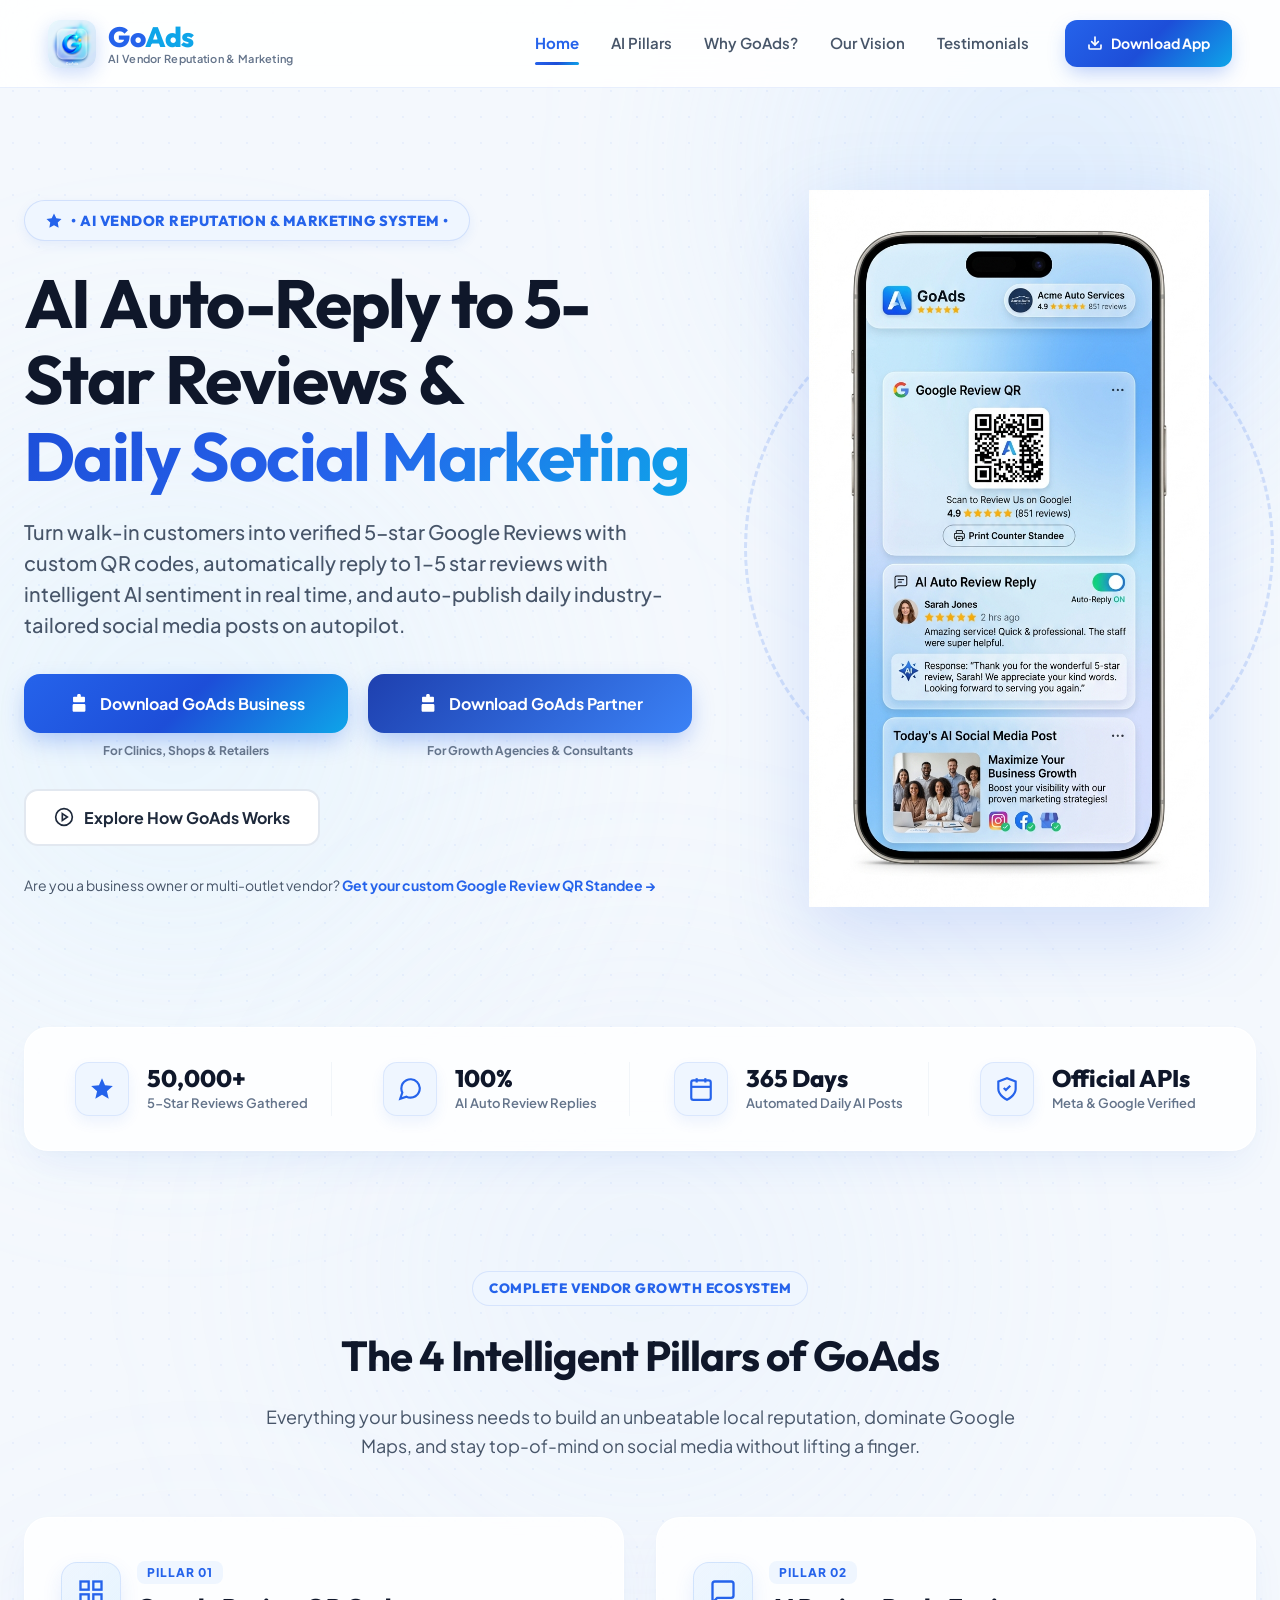
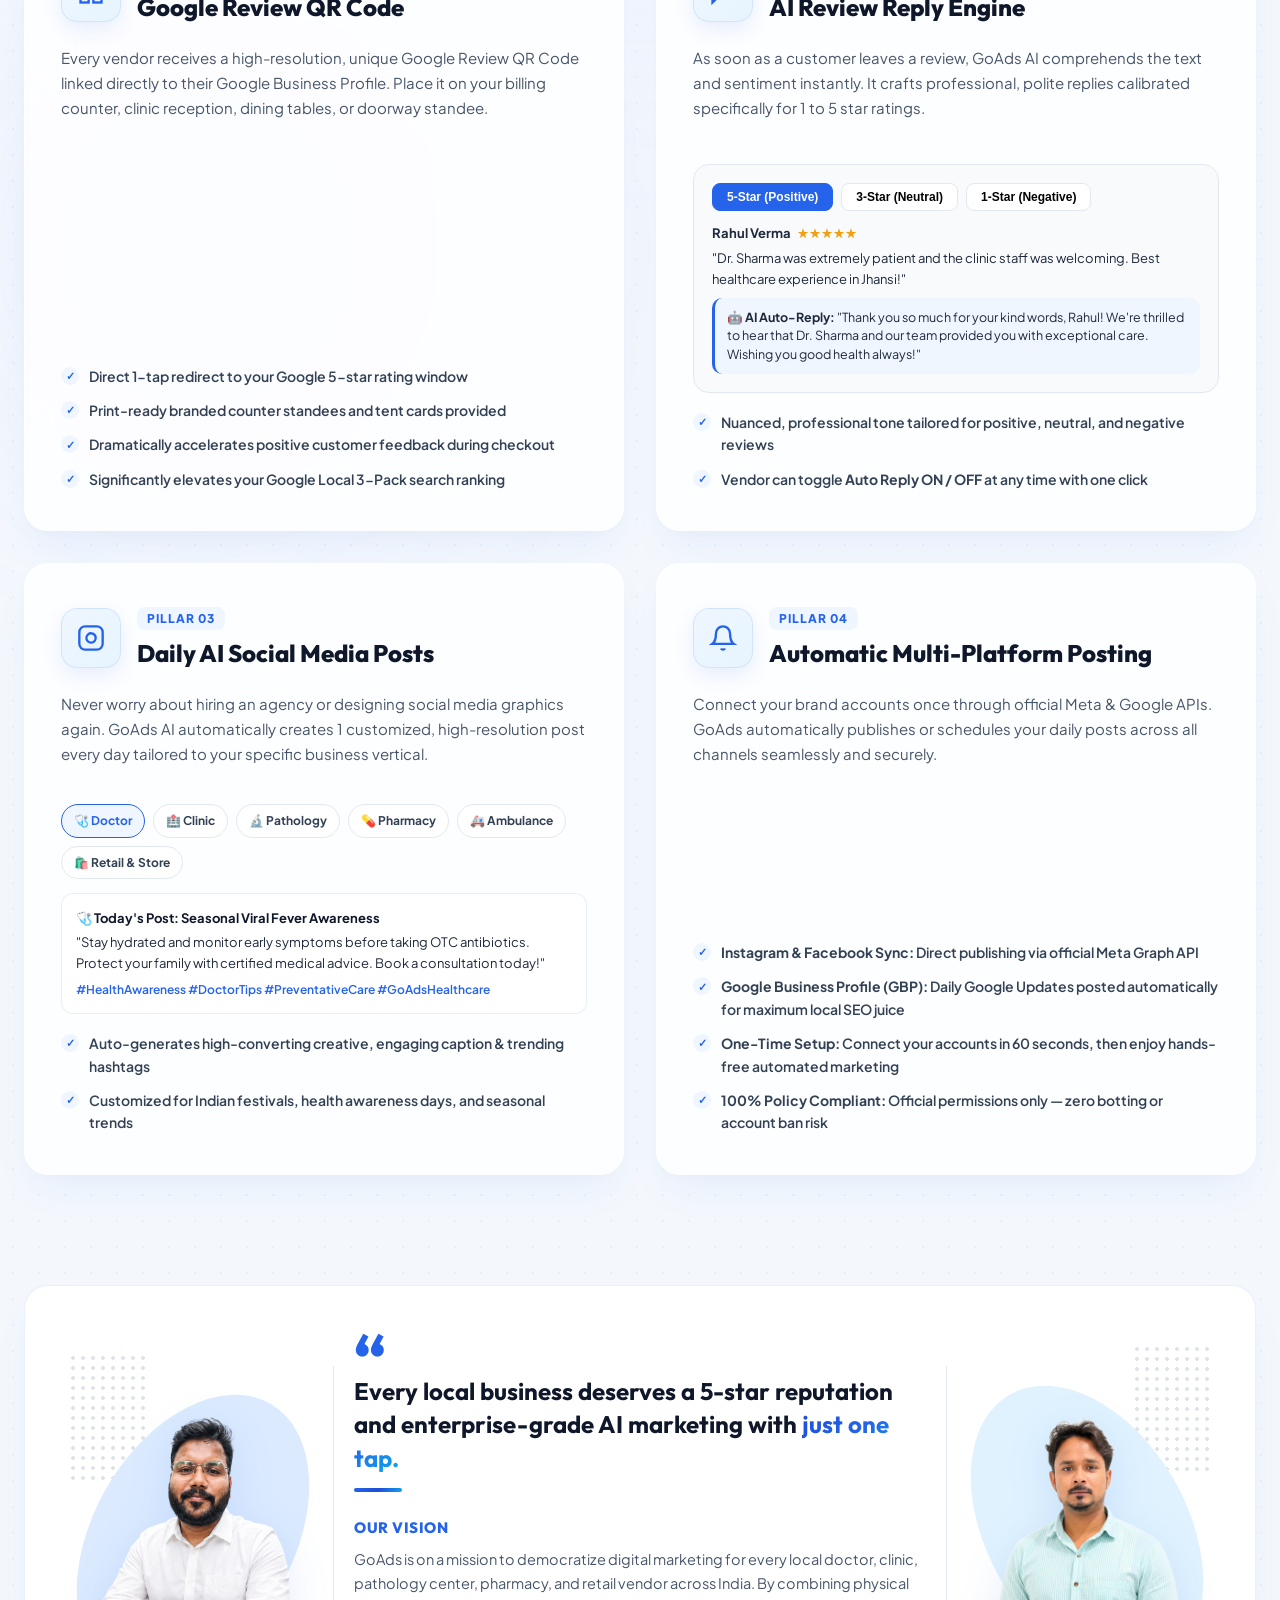
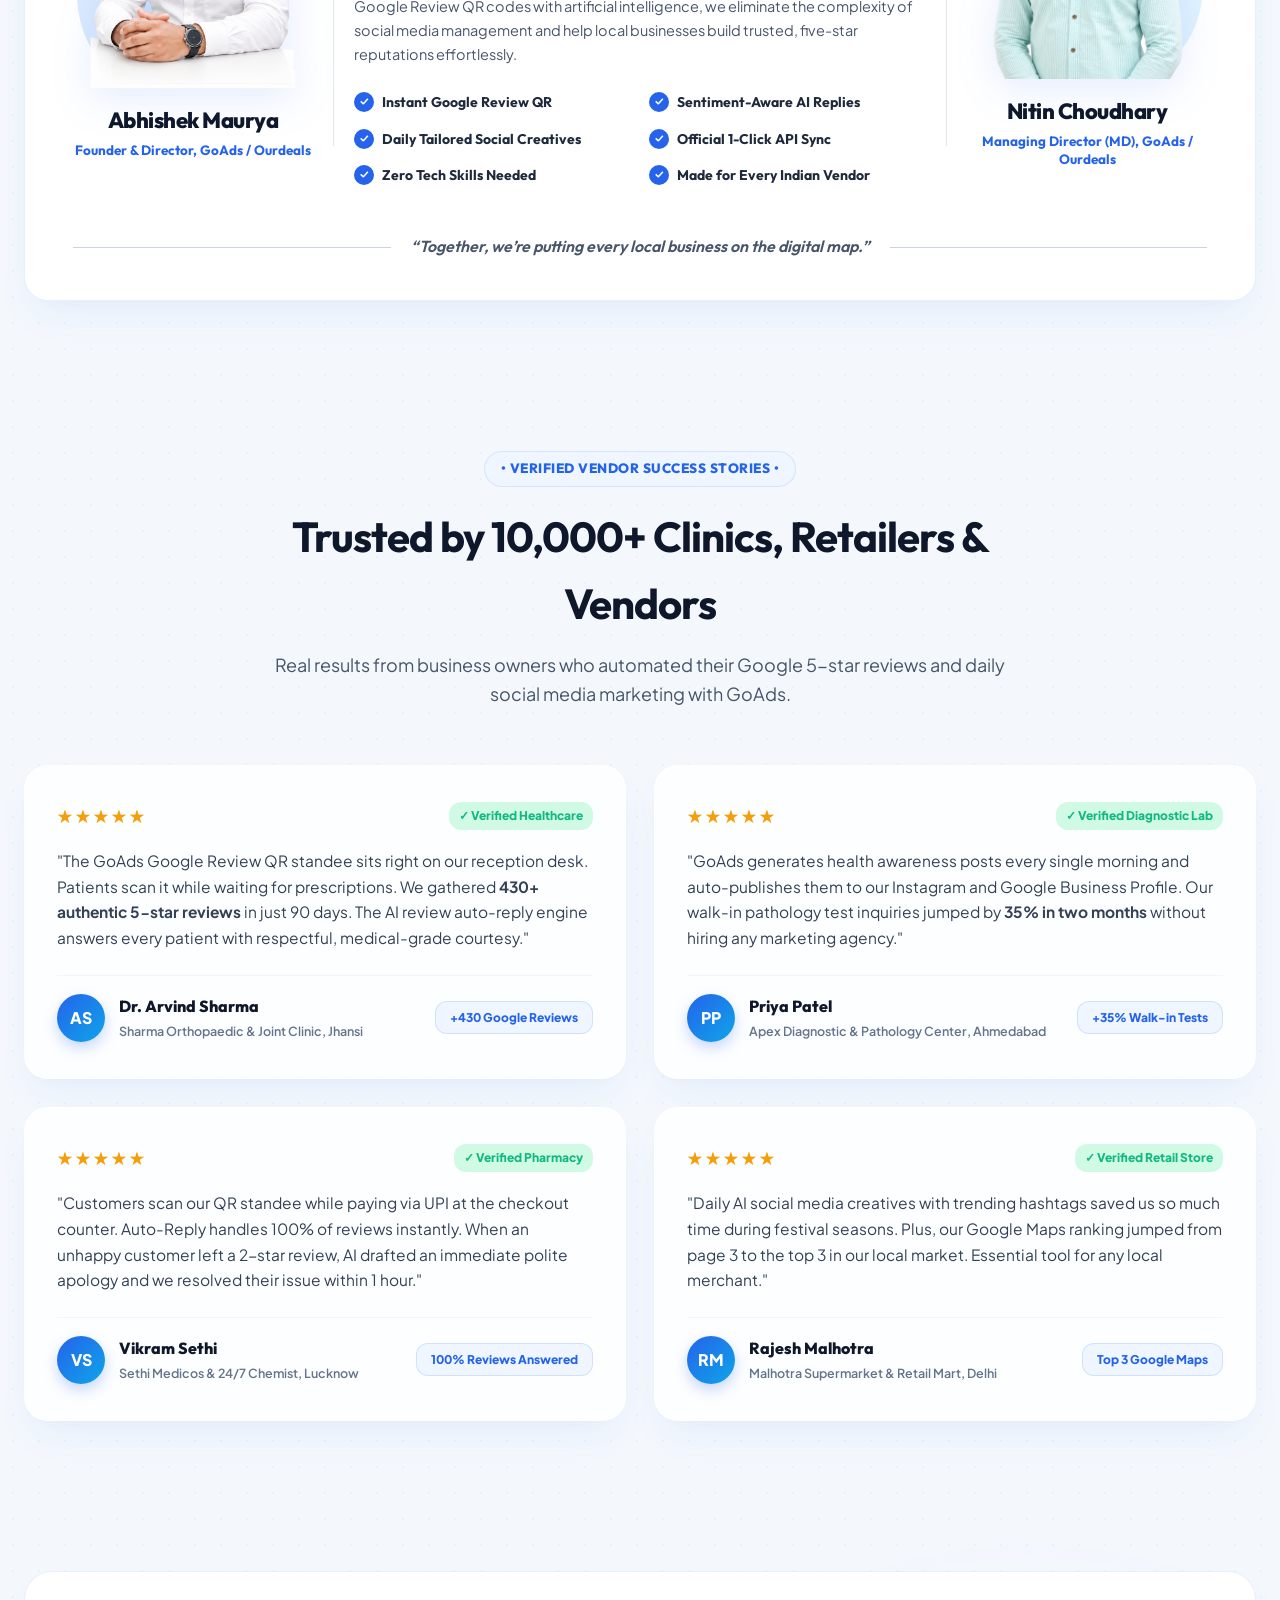
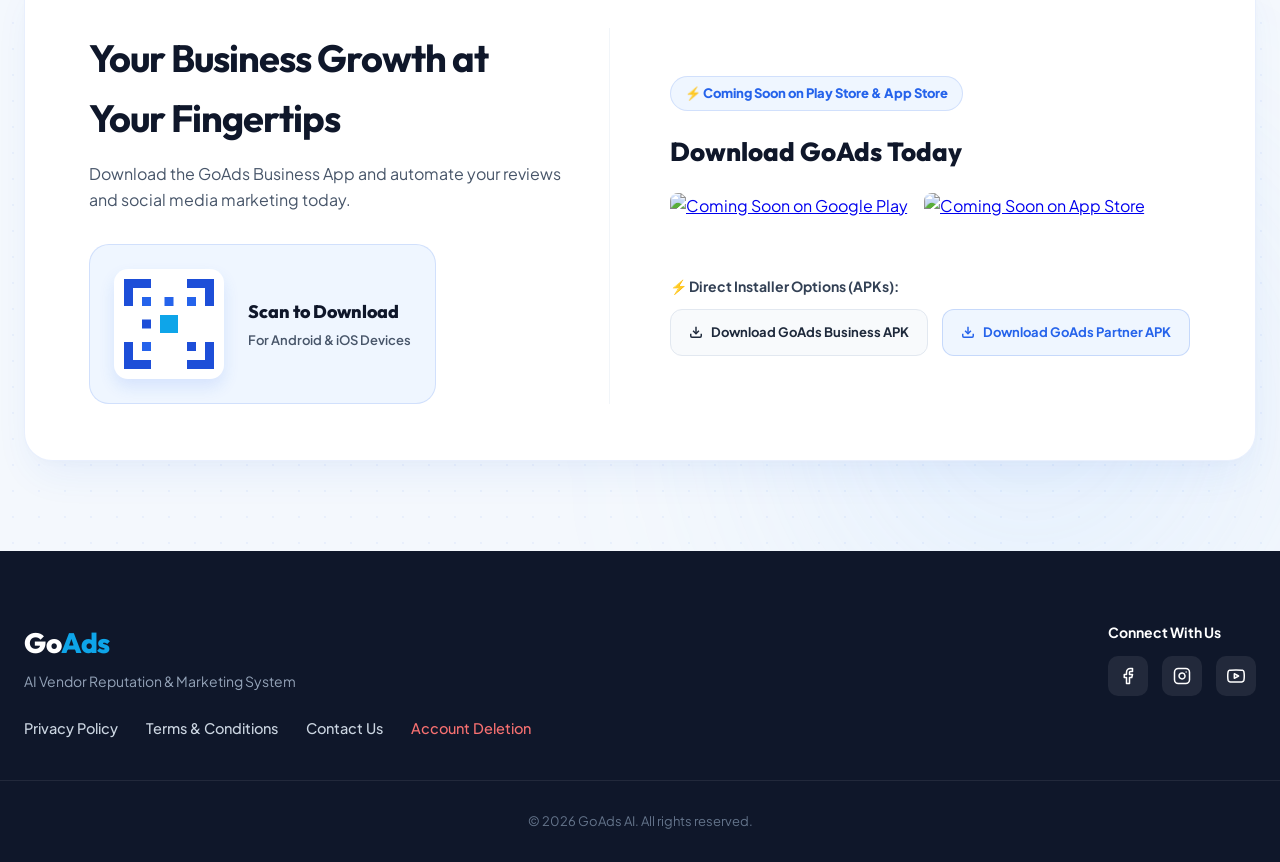
==== index.html @ a6586c8e "feat: initialize GoAds website with frontend files, styles, and interactive scripts" ====
<!DOCTYPE html>
<html lang="en">
<head>
    <meta charset="UTF-8">
    <meta name="viewport" content="width=device-width, initial-scale=1.0">
    <title>GoAds - AI Vendor Reputation & Marketing System</title>
    <link rel="icon" type="image/png" href="favicon.png">
    <meta name="description" content="GoAds is an AI-powered vendor reputation and marketing system. Generate unique Google Review QR codes, automate 1-5 star intelligent review replies, create daily industry-specific social media posts with captions & hashtags, and auto-post to Instagram, Facebook & Google Business Profile.">
    <link rel="canonical" href="https://goads.ai">
    
    <!-- Open Graph / Facebook / LinkedIn SEO -->
    <meta property="og:type" content="website">
    <meta property="og:title" content="GoAds - AI Vendor Reputation & Marketing System">
    <meta property="og:description" content="Empowering local businesses, clinics, and retailers with automated 5-star Google Review QR codes, instant sentiment-aware AI replies, daily AI social media content, and official 1-click posting.">
    <meta property="og:url" content="https://goads.ai">
    <meta property="og:image" content="images/logo.png">
    
    <!-- Twitter Cards SEO -->
    <meta name="twitter:card" content="summary_large_image">
    <meta name="twitter:title" content="GoAds - AI Vendor Reputation & Marketing System">
    <meta name="twitter:description" content="Automate your Google Reviews, AI review responses, and daily social media marketing for your business on autopilot.">
    <meta name="twitter:image" content="images/logo.png">
    
    <!-- Structured Data (Schema.org JSON-LD) -->
    <script type="application/ld+json">
    {
      "@context": "https://schema.org",
      "@type": "SoftwareApplication",
      "name": "GoAds",
      "operatingSystem": "Android, iOS, Web",
      "applicationCategory": "BusinessApplication",
      "description": "AI Vendor Reputation & Marketing System providing automated Google Review QR codes, AI review responses, and daily automated social media publishing for local businesses.",
      "offers": {
        "@type": "Offer",
        "price": "0",
        "priceCurrency": "INR"
      },
      "publisher": {
        "@type": "Organization",
        "name": "GoAds",
        "logo": "favicon.png",
        "contactPoint": {
          "@type": "ContactPoint",
          "email": "support@goads.ai",
          "contactType": "customer service"
        }
      }
    }
    </script>
    
    <link rel="preconnect" href="https://fonts.googleapis.com">
    <link rel="preconnect" href="https://fonts.gstatic.com" crossorigin>
    <link href="https://fonts.googleapis.com/css2?family=Outfit:wght@300;400;500;600;700;800&family=Plus+Jakarta+Sans:wght@300;400;500;600;700;800&display=swap" rel="stylesheet">
    <link rel="stylesheet" href="styles.css?v=2.7">
</head>
<body>
    <!-- Beautiful Ambient Blue Glassmorphic Background Blobs -->
    <div class="blobs-container">
        <div class="blob-bg blob-blue"></div>
        <div class="blob-bg blob-cyan"></div>
        <div class="blob-bg blob-center"></div>
        <div class="blob-bg blob-indigo"></div>
        <div class="blob-bg blob-bottom"></div>
        <div class="grid-overlay"></div>
    </div>

    <!-- Top Navbar -->
    <header class="navbar" id="navbar">
        <div class="nav-container">
            <a href="#home" class="logo-wrapper">
                <img src="images/logo.png" alt="GoAds Logo" class="logo-icon-img" onerror="this.src='logo.png'">
                <div class="logo">
                    <span class="logo-main">Go<span>Ads</span></span>
                    <span class="logo-sub">AI Vendor Reputation & Marketing</span>
                </div>
            </a>
            
            <div class="nav-right-group">
                <nav class="nav-links">
                    <a href="#home" class="nav-link active">Home</a>
                    <a href="#features" class="nav-link">AI Pillars</a>
                    <a href="#why-goads" class="nav-link">Why GoAds?</a>
                    <a href="#vision" class="nav-link">Our Vision</a>
                    <a href="#testimonials" class="nav-link">Testimonials</a>
                </nav>
                
                <div class="header-actions">
                    <a href="#download" class="nav-btn-download" onclick="openComingSoonModal(event)">
                        <svg width="16" height="16" viewBox="0 0 24 24" fill="none" stroke="currentColor" stroke-width="2.5" stroke-linecap="round" stroke-linejoin="round">
                            <path d="M21 15v4a2 2 0 0 1-2 2H5a2 2 0 0 1-2-2v-4"></path>
                            <polyline points="7 10 12 15 17 10"></polyline>
                            <line x1="12" y1="15" x2="12" y2="3"></line>
                        </svg>
                        <span>Download App</span>
                    </a>
                    
                    <button class="mobile-menu-toggle" id="mobile-toggle" aria-label="Toggle navigation menu">
                        <span></span>
                        <span></span>
                        <span></span>
                    </button>
                </div>
            </div>
        </div>
    </header>

    <!-- Mobile Navigation Drawer -->
    <div class="mobile-drawer" id="mobile-drawer">
        <nav class="drawer-links">
            <a href="#home" class="drawer-link active">Home</a>
            <a href="#features" class="drawer-link">AI Pillars</a>
            <a href="#why-goads" class="drawer-link">Why GoAds?</a>
            <a href="#vision" class="drawer-link">Our Vision</a>
            <a href="#testimonials" class="drawer-link">Testimonials</a>
            <a href="#download" class="drawer-link drawer-btn" onclick="openComingSoonModal(event)">Download App</a>
        </nav>
    </div>

    <!-- Hero Section -->
    <section id="home" class="hero-section">
        <div class="container-wide hero-container">
            <div class="hero-content">
                <div class="badge">
                    <svg width="18" height="18" viewBox="0 0 24 24" fill="currentColor">
                        <path d="M12 2L15.09 8.26L22 9.27L17 14.14L18.18 21.02L12 17.77L5.82 21.02L7 14.14L2 9.27L8.91 8.26L12 2Z"/>
                    </svg>
                    <span>• AI VENDOR REPUTATION & MARKETING SYSTEM •</span>
                </div>
                
                <h1 class="hero-title">
                    AI Auto-Reply to 5-Star Reviews & <br>
                    <span class="highlight">Daily Social Marketing</span>
                </h1>
                
                <p class="hero-subtitle">
                    Turn walk-in customers into verified 5-star Google Reviews with custom QR codes, automatically reply to 1–5 star reviews with intelligent AI sentiment in real time, and auto-publish daily industry-tailored social media posts on autopilot.
                </p>
                
                <!-- Action Buttons Grid -->
                <div class="hero-actions-grid">
                    <div class="download-trigger-container">
                        <a href="#download" class="btn btn-gradient-blue btn-hero-cta" onclick="openComingSoonModal(event)">
                            <svg width="22" height="22" viewBox="0 0 24 24" fill="currentColor">
                                <path d="M17.5 10c.6 0 1-.4 1-1V5c0-.6-.4-1-1-1H14V2.5c0-.8-.7-1.5-1.5-1.5H11.5C10.7 1 10 1.7 10 2.5V4H6.5c-.6 0-1 .4-1 1v4c0 .6.4 1 1 1h11zM17.5 12h-11c-.8 0-1.5.7-1.5 1.5V19c0 .8.7 1.5 1.5 1.5h11c.8 0 1.5-.7 1.5-1.5v-5.5c0-.8-.7-1.5-1.5-1.5z"/>
                            </svg>
                            <span>Download GoAds Business</span>
                        </a>
                        <span class="user-sublabel">For Clinics, Shops & Retailers</span>
                    </div>

                    <div class="download-trigger-container">
                        <a href="#download" class="btn btn-gradient-blue btn-hero-cta btn-partner-hero" onclick="openComingSoonModal(event)">
                            <svg width="22" height="22" viewBox="0 0 24 24" fill="currentColor">
                                <path d="M17.5 10c.6 0 1-.4 1-1V5c0-.6-.4-1-1-1H14V2.5c0-.8-.7-1.5-1.5-1.5H11.5C10.7 1 10 1.7 10 2.5V4H6.5c-.6 0-1 .4-1 1v4c0 .6.4 1 1 1h11zM17.5 12h-11c-.8 0-1.5.7-1.5 1.5V19c0 .8.7 1.5 1.5 1.5h11c.8 0 1.5-.7 1.5-1.5v-5.5c0-.8-.7-1.5-1.5-1.5z"/>
                            </svg>
                            <span>Download GoAds Partner</span>
                        </a>
                        <span class="user-sublabel">For Growth Agencies & Consultants</span>
                    </div>

                    <div class="watch-video-container">
                        <a href="#vision" class="btn btn-secondary watch-video-btn-styled">
                            <svg width="20" height="20" viewBox="0 0 24 24" fill="none" stroke="currentColor" stroke-width="2">
                                <circle cx="12" cy="12" r="10"></circle>
                                <polygon points="10 8 16 12 10 16 10 8"></polygon>
                            </svg>
                            <span>Explore How GoAds Works</span>
                        </a>
                    </div>
                </div>

                <div class="partner-download-hero">
                    <p>Are you a business owner or multi-outlet vendor? <a href="#download" onclick="openComingSoonModal(event)">Get your custom Google Review QR Standee &rarr;</a></p>
                </div>
            </div>
            
            <div class="hero-visual">
                <!-- Glowing Blue Dashed Ring -->
                <div class="glow-ring"></div>
                
                <!-- Displayed Direct Image without custom borders (matching Onmint placement) -->
                <div class="phone-direct-image">
                    <img src="images/phone_screen.png" alt="GoAds AI Vendor App Screen Preview" class="hero-app-image animate-float">
                </div>
            </div>
        </div>
    </section>

    <!-- Stats / Trust Strip -->
    <section id="why-goads" class="stats-section">
        <div class="container-wide">
            <div class="stats-card">
                <div class="stat-item">
                    <div class="stat-icon">
                        <svg width="26" height="26" viewBox="0 0 24 24" fill="currentColor">
                            <path d="M12 17.27L18.18 21l-1.64-7.03L22 9.24l-7.19-.61L12 2 9.19 8.63 2 9.24l5.46 4.73L5.82 21z"/>
                        </svg>
                    </div>
                    <div class="stat-text">
                        <h3>50,000+</h3>
                        <p>5-Star Reviews Gathered</p>
                    </div>
                </div>
                
                <div class="stat-item">
                    <div class="stat-icon">
                        <svg width="26" height="26" viewBox="0 0 24 24" fill="none" stroke="currentColor" stroke-width="2">
                            <path d="M21 11.5a8.38 8.38 0 0 1-.9 3.8 8.5 8.5 0 0 1-7.6 4.7 8.38 8.38 0 0 1-3.8-.9L3 21l1.9-5.7a8.38 8.38 0 0 1-.9-3.8 8.5 8.5 0 0 1 4.7-7.6 8.38 8.38 0 0 1 3.8-.9h.5a8.48 8.48 0 0 1 8 8v.5z"></path>
                        </svg>
                    </div>
                    <div class="stat-text">
                        <h3>100%</h3>
                        <p>AI Auto Review Replies</p>
                    </div>
                </div>
                
                <div class="stat-item">
                    <div class="stat-icon">
                        <svg width="26" height="26" viewBox="0 0 24 24" fill="none" stroke="currentColor" stroke-width="2">
                            <rect x="3" y="4" width="18" height="18" rx="2" ry="2"></rect>
                            <line x1="16" y1="2" x2="16" y2="6"></line>
                            <line x1="8" y1="2" x2="8" y2="6"></line>
                            <line x1="3" y1="10" x2="21" y2="10"></line>
                        </svg>
                    </div>
                    <div class="stat-text">
                        <h3>365 Days</h3>
                        <p>Automated Daily AI Posts</p>
                    </div>
                </div>
                
                <div class="stat-item">
                    <div class="stat-icon">
                        <svg width="26" height="26" viewBox="0 0 24 24" fill="none" stroke="currentColor" stroke-width="2">
                            <path d="M12 22s8-4 8-10V5l-8-3-8 3v7c0 6 8 10 8 10z"></path>
                            <polyline points="9 11 11 13 15 9"></polyline>
                        </svg>
                    </div>
                    <div class="stat-text">
                        <h3>Official APIs</h3>
                        <p>Meta & Google Verified</p>
                    </div>
                </div>
            </div>
        </div>
    </section>

    <!-- 4 Core AI Pillars Showcase Section -->
    <section id="features" class="pillars-section">
        <div class="container-wide">
            <div class="section-header">
                <span class="section-badge">COMPLETE VENDOR GROWTH ECOSYSTEM</span>
                <h2 class="section-title">The 4 Intelligent Pillars of GoAds</h2>
                <p class="section-subtitle">Everything your business needs to build an unbeatable local reputation, dominate Google Maps, and stay top-of-mind on social media without lifting a finger.</p>
            </div>

            <div class="pillars-grid">
                <!-- Pillar 1: Google Review QR -->
                <div class="pillar-card">
                    <div class="pillar-header">
                        <div class="pillar-icon-box">
                            <svg width="28" height="28" viewBox="0 0 24 24" fill="none" stroke="currentColor" stroke-width="2">
                                <rect x="3" y="3" width="7" height="7"></rect>
                                <rect x="14" y="3" width="7" height="7"></rect>
                                <rect x="14" y="14" width="7" height="7"></rect>
                                <rect x="3" y="14" width="7" height="7"></rect>
                            </svg>
                        </div>
                        <div>
                            <span class="pillar-number">Pillar 01</span>
                            <h3 class="pillar-title">Google Review QR Code</h3>
                        </div>
                    </div>
                    <p class="pillar-desc">
                        Every vendor receives a high-resolution, unique Google Review QR Code linked directly to their Google Business Profile. Place it on your billing counter, clinic reception, dining tables, or doorway standee.
                    </p>
                    <ul class="pillar-features">
                        <li>
                            <span class="pillar-check">✓</span>
                            <span>Direct 1-tap redirect to your Google 5-star rating window</span>
                        </li>
                        <li>
                            <span class="pillar-check">✓</span>
                            <span>Print-ready branded counter standees and tent cards provided</span>
                        </li>
                        <li>
                            <span class="pillar-check">✓</span>
                            <span>Dramatically accelerates positive customer feedback during checkout</span>
                        </li>
                        <li>
                            <span class="pillar-check">✓</span>
                            <span>Significantly elevates your Google Local 3-Pack search ranking</span>
                        </li>
                    </ul>
                </div>

                <!-- Pillar 2: AI Review Reply -->
                <div class="pillar-card">
                    <div class="pillar-header">
                        <div class="pillar-icon-box">
                            <svg width="28" height="28" viewBox="0 0 24 24" fill="none" stroke="currentColor" stroke-width="2">
                                <path d="M21 15a2 2 0 0 1-2 2H7l-4 4V5a2 2 0 0 1 2-2h14a2 2 0 0 1 2 2z"></path>
                            </svg>
                        </div>
                        <div>
                            <span class="pillar-number">Pillar 02</span>
                            <h3 class="pillar-title">AI Review Reply Engine</h3>
                        </div>
                    </div>
                    <p class="pillar-desc">
                        As soon as a customer leaves a review, GoAds AI comprehends the text and sentiment instantly. It crafts professional, polite replies calibrated specifically for 1 to 5 star ratings.
                    </p>
                    
                    <!-- Live Interactive AI Sentiment Demo -->
                    <div class="demo-review-box">
                        <div class="demo-tabs">
                            <button class="demo-tab-btn active" id="tab-positive" onclick="switchReviewDemo('positive')">5-Star (Positive)</button>
                            <button class="demo-tab-btn" id="tab-neutral" onclick="switchReviewDemo('neutral')">3-Star (Neutral)</button>
                            <button class="demo-tab-btn" id="tab-negative" onclick="switchReviewDemo('negative')">1-Star (Negative)</button>
                        </div>
                        <div class="demo-review-content">
                            <div class="demo-customer">
                                <span id="demo-reviewer-name">Rahul Verma</span>
                                <span class="demo-stars" id="demo-stars">★★★★★</span>
                            </div>
                            <p id="demo-customer-text">"Dr. Sharma was extremely patient and the clinic staff was welcoming. Best healthcare experience in Jhansi!"</p>
                            <div class="demo-ai-reply" id="demo-ai-reply-text">
                                <strong>🤖 AI Auto-Reply:</strong> "Thank you so much for your kind words, Rahul! We're thrilled to hear that Dr. Sharma and our team provided you with exceptional care. Wishing you good health always!"
                            </div>
                        </div>
                    </div>

                    <ul class="pillar-features" style="margin-top: 18px;">
                        <li>
                            <span class="pillar-check">✓</span>
                            <span>Nuanced, professional tone tailored for positive, neutral, and negative reviews</span>
                        </li>
                        <li>
                            <span class="pillar-check">✓</span>
                            <span>Vendor can toggle <strong>Auto Reply ON / OFF</strong> at any time with one click</span>
                        </li>
                    </ul>
                </div>

                <!-- Pillar 3: Daily AI Social Media Post -->
                <div class="pillar-card">
                    <div class="pillar-header">
                        <div class="pillar-icon-box">
                            <svg width="28" height="28" viewBox="0 0 24 24" fill="none" stroke="currentColor" stroke-width="2">
                                <rect x="2" y="2" width="20" height="20" rx="5" ry="5"></rect>
                                <path d="M16 11.37A4 4 0 1 1 12.63 8 4 4 0 0 1 16 11.37z"></path>
                                <line x1="17.5" y1="6.5" x2="17.51" y2="6.5"></line>
                            </svg>
                        </div>
                        <div>
                            <span class="pillar-number">Pillar 03</span>
                            <h3 class="pillar-title">Daily AI Social Media Posts</h3>
                        </div>
                    </div>
                    <p class="pillar-desc">
                        Never worry about hiring an agency or designing social media graphics again. GoAds AI automatically creates 1 customized, high-resolution post every day tailored to your specific business vertical.
                    </p>
                    
                    <!-- Industry Category Interactive Chips -->
                    <div class="industry-chips">
                        <span class="industry-chip active" onclick="switchIndustryDemo('doctor')">🩺 Doctor</span>
                        <span class="industry-chip" onclick="switchIndustryDemo('clinic')">🏥 Clinic</span>
                        <span class="industry-chip" onclick="switchIndustryDemo('pathology')">🔬 Pathology</span>
                        <span class="industry-chip" onclick="switchIndustryDemo('pharmacy')">💊 Pharmacy</span>
                        <span class="industry-chip" onclick="switchIndustryDemo('ambulance')">🚑 Ambulance</span>
                        <span class="industry-chip" onclick="switchIndustryDemo('retail')">🛍️ Retail & Store</span>
                    </div>

                    <div class="industry-preview-box" id="industry-preview-box">
                        <div class="industry-preview-title" id="industry-title">🩺 Today's Post: Seasonal Viral Fever Awareness</div>
                        <p id="industry-caption">"Stay hydrated and monitor early symptoms before taking OTC antibiotics. Protect your family with certified medical advice. Book a consultation today!"</p>
                        <div class="industry-preview-tags" id="industry-tags">#HealthAwareness #DoctorTips #PreventativeCare #GoAdsHealthcare</div>
                    </div>

                    <ul class="pillar-features" style="margin-top: 18px;">
                        <li>
                            <span class="pillar-check">✓</span>
                            <span>Auto-generates high-converting creative, engaging caption & trending hashtags</span>
                        </li>
                        <li>
                            <span class="pillar-check">✓</span>
                            <span>Customized for Indian festivals, health awareness days, and seasonal trends</span>
                        </li>
                    </ul>
                </div>

                <!-- Pillar 4: Automatic Multi-Platform Posting -->
                <div class="pillar-card">
                    <div class="pillar-header">
                        <div class="pillar-icon-box">
                            <svg width="28" height="28" viewBox="0 0 24 24" fill="none" stroke="currentColor" stroke-width="2">
                                <path d="M18 8A6 6 0 0 0 6 8c0 7-3 9-3 9h18s-3-2-3-9"></path>
                                <path d="M13.73 21a2 2 0 0 1-3.46 0"></path>
                            </svg>
                        </div>
                        <div>
                            <span class="pillar-number">Pillar 04</span>
                            <h3 class="pillar-title">Automatic Multi-Platform Posting</h3>
                        </div>
                    </div>
                    <p class="pillar-desc">
                        Connect your brand accounts once through official Meta & Google APIs. GoAds automatically publishes or schedules your daily posts across all channels seamlessly and securely.
                    </p>
                    <ul class="pillar-features">
                        <li>
                            <span class="pillar-check">✓</span>
                            <span><strong>Instagram & Facebook Sync:</strong> Direct publishing via official Meta Graph API</span>
                        </li>
                        <li>
                            <span class="pillar-check">✓</span>
                            <span><strong>Google Business Profile (GBP):</strong> Daily Google Updates posted automatically for maximum local SEO juice</span>
                        </li>
                        <li>
                            <span class="pillar-check">✓</span>
                            <span><strong>One-Time Setup:</strong> Connect your accounts in 60 seconds, then enjoy hands-free automated marketing</span>
                        </li>
                        <li>
                            <span class="pillar-check">✓</span>
                            <span><strong>100% Policy Compliant:</strong> Official permissions only — zero botting or account ban risk</span>
                        </li>
                    </ul>
                </div>
            </div>
        </div>
    </section>

    <!-- Founder's Vision & About Section (Mirroring Onmint Layout with Blue Glassmorphism Theme) -->
    <section id="vision" class="vision-section">
        <div class="container-wide">
            <div class="vision-card-new">
                <div class="vision-card-grid">
                    <!-- Left Column: Founder Portrait (Abhishek Maurya) -->
                    <div class="founder-column founder-column-left">
                        <div class="founder-photo-wrapper">
                            <div class="founder-dots-bg"></div>
                            <!-- Blue Oval Backdrop replacing Onmint's green backdrop -->
                            <div class="founder-circle-bg"></div>
                            <img src="images/founder_image.png" alt="Abhishek Maurya" class="founder-photo-new">
                        </div>
                        <div class="founder-bottom-info">
                            <h3 class="founder-name">Abhishek Maurya</h3>
                            <p class="founder-subtitle">Founder & Director, GoAds / Ourdeals</p>
                        </div>
                    </div>
                    
                    <!-- Divider -->
                    <div class="vision-card-divider"></div>
                    
                    <!-- Center Column: Vision Details -->
                    <div class="vision-column-center">
                        <div class="quote-container-new">
                            <span class="quote-mark-new">“</span>
                            <blockquote class="quote-text-new">
                                Every local business deserves a 5-star reputation and enterprise-grade AI marketing with <span class="blue-highlight-text">just one tap.</span>
                            </blockquote>
                        </div>
                        
                        <div class="quote-underline"></div>
                        
                        <h2 class="vision-title-new">OUR VISION</h2>
                        <p class="vision-desc-new">
                            GoAds is on a mission to democratize digital marketing for every local doctor, clinic, pathology center, pharmacy, and retail vendor across India. By combining physical Google Review QR codes with artificial intelligence, we eliminate the complexity of social media management and help local businesses build trusted, five-star reputations effortlessly.
                        </p>
                        
                        <div class="vision-checklist-new">
                            <div class="checklist-item-new">
                                <span class="check-icon-new">✓</span>
                                <span class="check-text-new">Instant Google Review QR</span>
                            </div>
                            <div class="checklist-item-new">
                                <span class="check-icon-new">✓</span>
                                <span class="check-text-new">Sentiment-Aware AI Replies</span>
                            </div>
                            <div class="checklist-item-new">
                                <span class="check-icon-new">✓</span>
                                <span class="check-text-new">Daily Tailored Social Creatives</span>
                            </div>
                            <div class="checklist-item-new">
                                <span class="check-icon-new">✓</span>
                                <span class="check-text-new">Official 1-Click API Sync</span>
                            </div>
                            <div class="checklist-item-new">
                                <span class="check-icon-new">✓</span>
                                <span class="check-text-new">Zero Tech Skills Needed</span>
                            </div>
                            <div class="checklist-item-new">
                                <span class="check-icon-new">✓</span>
                                <span class="check-text-new">Made for Every Indian Vendor</span>
                            </div>
                        </div>
                    </div>
                    
                    <!-- Right Divider -->
                    <div class="vision-card-divider"></div>

                    <!-- Right Column: 2nd Founder Portrait (Nitin Choudhary, MD) -->
                    <div class="founder-column founder-column-right">
                        <div class="founder-photo-wrapper">
                            <div class="founder-dots-bg founder-dots-right"></div>
                            <div class="founder-circle-bg founder-circle-right"></div>
                            <img src="images/founder2_image.png" alt="Nitin Choudhary - MD" class="founder-photo-new founder-photo-right">
                        </div>
                        <div class="founder-bottom-info">
                            <h3 class="founder-name">Nitin Choudhary</h3>
                            <p class="founder-subtitle">Managing Director (MD), GoAds / Ourdeals</p>
                        </div>
                    </div>
                </div>
                
                <!-- Bottom Center Tagline -->
                <div class="vision-footer-tagline">
                    <span class="tagline-line"></span>
                    <span class="tagline-text">“Together, we’re putting every local business on the digital map.”</span>
                    <span class="tagline-line"></span>
                </div>
            </div>
        </div>
    </section>

    <!-- Vendor Testimonials Section -->
    <section id="testimonials" class="testimonials-section">
        <div class="container-wide">
            <div class="section-header">
                <span class="section-badge">• VERIFIED VENDOR SUCCESS STORIES •</span>
                <h2 class="section-title">Trusted by 10,000+ Clinics, Retailers & Vendors</h2>
                <p class="section-subtitle">Real results from business owners who automated their Google 5-star reviews and daily social media marketing with GoAds.</p>
            </div>

            <div class="testimonials-grid">
                <!-- Testimonial 1 -->
                <div class="testimonial-card">
                    <div class="testimonial-stars-row">
                        <div class="stars-rating">★★★★★</div>
                        <span class="verified-tag">✓ Verified Healthcare</span>
                    </div>
                    <p class="testimonial-quote">
                        "The GoAds Google Review QR standee sits right on our reception desk. Patients scan it while waiting for prescriptions. We gathered <strong>430+ authentic 5-star reviews</strong> in just 90 days. The AI review auto-reply engine answers every patient with respectful, medical-grade courtesy."
                    </p>
                    <div class="testimonial-footer">
                        <div class="vendor-profile">
                            <div class="vendor-avatar">AS</div>
                            <div class="vendor-info">
                                <h4>Dr. Arvind Sharma</h4>
                                <p>Sharma Orthopaedic & Joint Clinic, Jhansi</p>
                            </div>
                        </div>
                        <span class="metric-badge">+430 Google Reviews</span>
                    </div>
                </div>

                <!-- Testimonial 2 -->
                <div class="testimonial-card">
                    <div class="testimonial-stars-row">
                        <div class="stars-rating">★★★★★</div>
                        <span class="verified-tag">✓ Verified Diagnostic Lab</span>
                    </div>
                    <p class="testimonial-quote">
                        "GoAds generates health awareness posts every single morning and auto-publishes them to our Instagram and Google Business Profile. Our walk-in pathology test inquiries jumped by <strong>35% in two months</strong> without hiring any marketing agency."
                    </p>
                    <div class="testimonial-footer">
                        <div class="vendor-profile">
                            <div class="vendor-avatar">PP</div>
                            <div class="vendor-info">
                                <h4>Priya Patel</h4>
                                <p>Apex Diagnostic & Pathology Center, Ahmedabad</p>
                            </div>
                        </div>
                        <span class="metric-badge">+35% Walk-in Tests</span>
                    </div>
                </div>

                <!-- Testimonial 3 -->
                <div class="testimonial-card">
                    <div class="testimonial-stars-row">
                        <div class="stars-rating">★★★★★</div>
                        <span class="verified-tag">✓ Verified Pharmacy</span>
                    </div>
                    <p class="testimonial-quote">
                        "Customers scan our QR standee while paying via UPI at the checkout counter. Auto-Reply handles 100% of reviews instantly. When an unhappy customer left a 2-star review, AI drafted an immediate polite apology and we resolved their issue within 1 hour."
                    </p>
                    <div class="testimonial-footer">
                        <div class="vendor-profile">
                            <div class="vendor-avatar">VS</div>
                            <div class="vendor-info">
                                <h4>Vikram Sethi</h4>
                                <p>Sethi Medicos & 24/7 Chemist, Lucknow</p>
                            </div>
                        </div>
                        <span class="metric-badge">100% Reviews Answered</span>
                    </div>
                </div>

                <!-- Testimonial 4 -->
                <div class="testimonial-card">
                    <div class="testimonial-stars-row">
                        <div class="stars-rating">★★★★★</div>
                        <span class="verified-tag">✓ Verified Retail Store</span>
                    </div>
                    <p class="testimonial-quote">
                        "Daily AI social media creatives with trending hashtags saved us so much time during festival seasons. Plus, our Google Maps ranking jumped from page 3 to the top 3 in our local market. Essential tool for any local merchant."
                    </p>
                    <div class="testimonial-footer">
                        <div class="vendor-profile">
                            <div class="vendor-avatar">RM</div>
                            <div class="vendor-info">
                                <h4>Rajesh Malhotra</h4>
                                <p>Malhotra Supermarket & Retail Mart, Delhi</p>
                            </div>
                        </div>
                        <span class="metric-badge">Top 3 Google Maps</span>
                    </div>
                </div>
            </div>
        </div>
    </section>

    <!-- App Download Section (Matching Onmint's Exact Split-Card Layout) -->
    <section id="download" class="download-section">
        <div class="container-wide">
            <div class="download-main-card">
                <!-- Left half with Scanner -->
                <div class="download-left-col">
                    <div class="download-text-group">
                        <h2>Your Business Growth at Your Fingertips</h2>
                        <p>Download the GoAds Business App and automate your reviews and social media marketing today.</p>
                    </div>
                    
                    <div class="qr-code-wrapper">
                        <div class="qr-code">
                            <!-- Blue Styled Brand QR Code SVG -->
                            <svg viewBox="0 0 100 100" fill="currentColor">
                                <path d="M0 0h30v10H10v20H0V0zm70 0h30v30h-10V10H70V0zM0 70h10v20h20v10H0V70zm100 0v30H70v-10h20V70h10z" fill="#1D4ED8"/>
                                <rect x="20" y="20" width="10" height="10" fill="#2563EB"/>
                                <rect x="70" y="20" width="10" height="10" fill="#2563EB"/>
                                <rect x="20" y="70" width="10" height="10" fill="#2563EB"/>
                                <rect x="40" y="40" width="20" height="20" fill="#0EA5E9"/>
                                <rect x="70" y="70" width="10" height="10" fill="#1D4ED8"/>
                                <rect x="45" y="20" width="10" height="10" fill="#2563EB"/>
                                <rect x="20" y="45" width="10" height="10" fill="#1D4ED8"/>
                            </svg>
                        </div>
                        <div class="qr-text">
                            <h4>Scan to Download</h4>
                            <p>For Android & iOS Devices</p>
                        </div>
                    </div>
                </div>
                
                <!-- Right half with Store Badges & APK downloads -->
                <div class="download-right-col">
                    <span class="coming-soon-label">⚡ Coming Soon on Play Store & App Store</span>
                    
                    <h3>Download GoAds Today</h3>
                    <div class="badges-group">
                        <a href="#download" class="store-badge" onclick="openComingSoonModal(event)">
                            <img src="https://upload.wikimedia.org/wikipedia/commons/7/78/Google_Play_Store_badge_EN.svg" alt="Coming Soon on Google Play">
                        </a>
                        <a href="#download" class="store-badge" onclick="openComingSoonModal(event)">
                            <img src="https://upload.wikimedia.org/wikipedia/commons/3/3c/Download_on_the_App_Store_Badge.svg" alt="Coming Soon on App Store">
                        </a>
                    </div>
                    
                    <!-- Direct APK downloads -->
                    <div class="apk-direct-downloads">
                        <p class="apk-title">⚡ Direct Installer Options (APKs):</p>
                        <div class="apk-links-row">
                            <a href="#download" class="apk-link-btn" onclick="openComingSoonModal(event)">
                                <svg width="14" height="14" viewBox="0 0 24 24" fill="none" stroke="currentColor" stroke-width="2.5">
                                    <path d="M21 15v4a2 2 0 0 1-2 2H5a2 2 0 0 1-2-2v-4"></path>
                                    <polyline points="7 10 12 15 17 10"></polyline>
                                    <line x1="12" y1="15" x2="12" y2="3"></line>
                                </svg>
                                <span>Download GoAds Business APK</span>
                            </a>
                            <a href="#download" class="apk-link-btn partner-btn" onclick="openComingSoonModal(event)">
                                <svg width="14" height="14" viewBox="0 0 24 24" fill="none" stroke="currentColor" stroke-width="2.5">
                                    <path d="M21 15v4a2 2 0 0 1-2 2H5a2 2 0 0 1-2-2v-4"></path>
                                    <polyline points="7 10 12 15 17 10"></polyline>
                                    <line x1="12" y1="15" x2="12" y2="3"></line>
                                </svg>
                                <span>Download GoAds Partner APK</span>
                            </a>
                        </div>
                    </div>
                </div>
            </div>
        </div>
    </section>

    <!-- Footer -->
    <footer class="footer">
        <div class="container-wide footer-container">
            <div class="footer-left-group">
                <div class="footer-brand">
                    <a href="#home" class="footer-logo">Go<span>Ads</span></a>
                    <p class="footer-tagline">AI Vendor Reputation & Marketing System</p>
                </div>
                
                <nav class="footer-links">
                    <a href="../goads_pp/index.html#privacy" target="_blank">Privacy Policy</a>
                    <a href="../goads_pp/index.html#terms" target="_blank">Terms & Conditions</a>
                    <a href="mailto:support@goads.ai">Contact Us</a>
                    <a href="delete-account.html" class="delete-link-btn">Account Deletion</a>
                </nav>
            </div>
            
            <div class="footer-socials">
                <span class="social-title">Connect With Us</span>
                <div class="social-icons">
                    <a href="https://facebook.com/goads" target="_blank" aria-label="Facebook">
                        <svg width="18" height="18" viewBox="0 0 24 24" fill="none" stroke="currentColor" stroke-width="2" stroke-linecap="round" stroke-linejoin="round"><path d="M18 2h-3a5 5 0 0 0-5 5v3H7v4h3v8h4v-8h3l1-4h-4V7a1 1 0 0 1 1-1h3z"></path></svg>
                    </a>
                    <a href="https://instagram.com/goads" target="_blank" aria-label="Instagram">
                        <svg width="18" height="18" viewBox="0 0 24 24" fill="none" stroke="currentColor" stroke-width="2" stroke-linecap="round" stroke-linejoin="round"><rect x="2" y="2" width="20" height="20" rx="5" ry="5"></rect><path d="M16 11.37A4 4 0 1 1 12.63 8 4 4 0 0 1 16 11.37z"></path><line x1="17.5" y1="6.5" x2="17.51" y2="6.5"></line></svg>
                    </a>
                    <a href="https://youtube.com/goads" target="_blank" aria-label="YouTube">
                        <svg width="18" height="18" viewBox="0 0 24 24" fill="none" stroke="currentColor" stroke-width="2" stroke-linecap="round" stroke-linejoin="round"><path d="M22.54 6.42a2.78 2.78 0 0 0-1.95-1.96C18.88 4 12 4 12 4s-6.88 0-8.59.46a2.78 2.78 0 0 0-1.95 1.96A29 29 0 0 0 1 12a29 29 0 0 0 .46 5.58 2.78 2.78 0 0 0 1.95 1.96C5.12 20 12 20 12 20s6.88 0 8.59-.46a2.78 2.78 0 0 0 1.95-1.96A29 29 0 0 0 23 12a29 29 0 0 0-.46-5.58z"></path><polygon points="9.75 15.02 15.5 12 9.75 8.98 9.75 15.02"></polygon></svg>
                    </a>
                </div>
            </div>
        </div>
        <div class="footer-copyright text-center">
            <p>&copy; 2026 GoAds AI. All rights reserved.</p>
        </div>
    </footer>

    <!-- Ultra-Beautiful Coming Soon on Google Play Modal -->
    <div class="modal-backdrop" id="coming-soon-modal" role="dialog" aria-modal="true" aria-hidden="true">
        <div class="coming-soon-modal-card">
            <button class="modal-close-btn" id="modal-close-btn" onclick="closeComingSoonModal()" aria-label="Close modal">&times;</button>
            <div class="modal-icon-badge">
                <svg width="34" height="34" viewBox="0 0 24 24" fill="none" stroke="currentColor" stroke-width="2.5" stroke-linecap="round" stroke-linejoin="round">
                    <polygon points="5 3 19 12 5 21 5 3"></polygon>
                </svg>
            </div>
            <span class="modal-pill-tag">⚡ GOOGLE PLAY CONSOLE LAUNCHING</span>
            <h3 class="modal-title">GoAds Business App is Coming Soon to Google Play Store!</h3>
            <p class="modal-desc">
                We are currently completing final testing and policy compliance review for the Google Play Store. Enter your phone number or email to get <strong>priority launch notification</strong> and a <strong>free custom Google Review Standee</strong> on launch day!
            </p>

            <div id="modal-form-container">
                <form id="pre-reg-form" onsubmit="handlePreRegSubmit(event)">
                    <div class="modal-input-group">
                        <input type="text" id="pre-reg-input" placeholder="Enter mobile number or email" class="modal-input" required>
                        <button type="submit" class="btn btn-gradient-blue modal-submit-btn">
                            <span>Notify Me on Launch 🚀</span>
                        </button>
                    </div>
                </form>
            </div>

            <div id="modal-success-state" class="modal-success-state" style="display: none;">
                <div class="success-checkmark">✓</div>
                <h4>You're on the VIP Launch List!</h4>
                <p>We'll notify you the moment GoAds is available on Google Play Store & App Store.</p>
            </div>

            <div class="modal-badges-row">
                <img src="https://upload.wikimedia.org/wikipedia/commons/7/78/Google_Play_Store_badge_EN.svg" alt="Google Play Coming Soon" class="modal-badge-img">
                <img src="https://upload.wikimedia.org/wikipedia/commons/3/3c/Download_on_the_App_Store_Badge.svg" alt="App Store Coming Soon" class="modal-badge-img">
            </div>
        </div>
    </div>

    <script src="script.js?v=2.7"></script>
</body>
</html>
---- styles.css ----
/* ==========================================================================
   GoAds - AI Vendor Reputation & Marketing System
   Theme: Blue Glassmorphism Light Theme with Gradient
   ========================================================================== */

:root {
    /* Brand Colors - Vibrant Blue & Cyan Palette */
    --primary: #2563EB;
    --primary-hover: #1D4ED8;
    --primary-dark: #1E40AF;
    --primary-light: #EFF6FF;
    --primary-glow: rgba(37, 99, 235, 0.15);
    
    --accent-cyan: #0EA5E9;
    --accent-cyan-light: #E0F2FE;
    --accent-indigo: #4F46E5;
    --accent-indigo-light: #EEF2FF;
    --accent-gold: #F59E0B;
    --accent-gold-light: #FEF3C7;
    --success: #10B981;
    --success-light: #D1FAE5;
    --accent-red: #EF4444;
    
    /* Neutral & Slate Spectrum */
    --slate-950: #090D16;
    --slate-900: #0F172A;
    --slate-800: #1E293B;
    --slate-700: #334155;
    --slate-600: #475569;
    --slate-500: #64748B;
    --slate-400: #94A3B8;
    --slate-300: #CBD5E1;
    --slate-200: #E2E8F0;
    --slate-100: #F1F5F9;
    --slate-50: #F8FAFC;
    
    /* Blue Glassmorphism Design Tokens */
    --bg-base: #F4F8FD;
    --bg-card: #FFFFFF;
    --glass-bg: rgba(255, 255, 255, 0.82);
    --glass-bg-subtle: rgba(255, 255, 255, 0.65);
    --glass-bg-dense: rgba(255, 255, 255, 0.94);
    --glass-border: rgba(255, 255, 255, 0.9);
    --glass-border-blue: rgba(37, 99, 235, 0.12);
    --border-color: rgba(37, 99, 235, 0.08);
    
    /* Shadows */
    --card-shadow: 0 20px 40px -10px rgba(37, 99, 235, 0.08), 0 4px 14px rgba(0, 0, 0, 0.02);
    --card-shadow-hover: 0 30px 60px -12px rgba(37, 99, 235, 0.16), 0 8px 24px rgba(37, 99, 235, 0.08);
    --btn-shadow: 0 10px 25px -4px rgba(37, 99, 235, 0.35);
    --btn-shadow-hover: 0 16px 32px -4px rgba(37, 99, 235, 0.45);
    
    /* Gradients */
    --btn-gradient: linear-gradient(135deg, #2563EB 0%, #1D4ED8 50%, #0EA5E9 100%);
    --btn-gradient-hover: linear-gradient(135deg, #1D4ED8 0%, #1E40AF 50%, #0284C7 100%);
    --btn-gradient-secondary: linear-gradient(135deg, #1E40AF 0%, #3B82F6 100%);
    --text-gradient: linear-gradient(135deg, #1D4ED8 0%, #2563EB 50%, #0EA5E9 100%);
    
    /* Typography */
    --font-heading: 'Outfit', -apple-system, BlinkMacSystemFont, 'Segoe UI', Roboto, sans-serif;
    --font-body: 'Plus Jakarta Sans', -apple-system, BlinkMacSystemFont, 'Segoe UI', Roboto, sans-serif;
}

/* ==========================================================================
   Reset & Global Utilities
   ========================================================================== */
* {
    box-sizing: border-box;
    margin: 0;
    padding: 0;
}

html, body {
    scroll-behavior: smooth;
    width: 100%;
    overflow-x: hidden;
}

html {
    font-size: 16px;
}

body {
    font-family: var(--font-body);
    background-color: var(--bg-base);
    color: var(--slate-800);
    line-height: 1.6;
    position: relative;
    -webkit-font-smoothing: antialiased;
}

h1, h2, h3, h4, h5, h6 {
    font-family: var(--font-heading);
    color: var(--slate-900);
    font-weight: 700;
}

.container {
    width: 100%;
    max-width: 1200px;
    margin: 0 auto;
    padding: 0 24px;
    position: relative;
    z-index: 10;
}

.container-wide {
    width: 100%;
    max-width: 1560px;
    margin: 0 auto;
    padding: 0 24px;
    position: relative;
    z-index: 10;
}

.text-center { text-align: center; }
.hidden { display: none !important; }

/* ==========================================================================
   Background Ambient Blobs & Grid Overlay (Blue Glassmorphism Aesthetic)
   ========================================================================== */
.blobs-container {
    position: absolute;
    top: 0;
    left: 0;
    right: 0;
    bottom: 0;
    overflow: hidden;
    z-index: 1;
    pointer-events: none;
}

.blob-bg {
    position: absolute;
    filter: blur(120px);
    border-radius: 50%;
    opacity: 0.65;
}

.blob-blue {
    top: -150px;
    right: -100px;
    width: 650px;
    height: 650px;
    background: radial-gradient(circle, rgba(147, 197, 253, 0.45) 0%, rgba(219, 234, 254, 0.15) 70%);
}

.blob-cyan {
    top: 350px;
    left: -200px;
    width: 750px;
    height: 750px;
    background: radial-gradient(circle, rgba(186, 230, 253, 0.4) 0%, rgba(224, 242, 254, 0.1) 70%);
}

.blob-center {
    top: 850px;
    left: 50%;
    transform: translateX(-50%);
    width: 850px;
    height: 850px;
    background: radial-gradient(circle, rgba(191, 219, 254, 0.3) 0%, rgba(244, 248, 253, 0) 70%);
    opacity: 0.5;
}

.blob-indigo {
    top: 1500px;
    left: -150px;
    width: 700px;
    height: 700px;
    background: radial-gradient(circle, rgba(165, 180, 252, 0.25) 0%, rgba(244, 248, 253, 0) 70%);
    opacity: 0.55;
}

.blob-bottom {
    bottom: 100px;
    right: -100px;
    width: 700px;
    height: 700px;
    background: radial-gradient(circle, rgba(147, 197, 253, 0.35) 0%, rgba(224, 242, 254, 0) 70%);
}

.grid-overlay {
    position: absolute;
    top: 0;
    left: 0;
    right: 0;
    height: 100%;
    background-image: radial-gradient(rgba(37, 99, 235, 0.08) 1.2px, transparent 1.2px);
    background-size: 26px 26px;
    opacity: 0.7;
}

/* ==========================================================================
   Header & Navbar (Glassmorphic Top Bar)
   ========================================================================== */
.navbar {
    position: fixed;
    top: 0;
    left: 0;
    right: 0;
    height: 88px;
    background-color: rgba(255, 255, 255, 0.88);
    backdrop-filter: blur(20px);
    -webkit-backdrop-filter: blur(20px);
    border-bottom: 1px solid rgba(37, 99, 235, 0.1);
    z-index: 1000;
    transition: all 0.3s ease;
}

.navbar.scrolled {
    box-shadow: 0 10px 30px -10px rgba(37, 99, 235, 0.12);
    background-color: rgba(255, 255, 255, 0.95);
}

.nav-container {
    height: 100%;
    display: flex;
    justify-content: space-between;
    align-items: center;
    max-width: 100%;
    margin: 0 auto;
    padding: 0 48px;
}

.logo-wrapper {
    display: flex;
    align-items: center;
    gap: 12px;
    text-decoration: none;
}

.logo-icon-img {
    width: 48px;
    height: 48px;
    border-radius: 12px;
    box-shadow: 0 6px 18px rgba(37, 99, 235, 0.22);
    object-fit: contain;
    display: block;
    transition: transform 0.2s ease;
}

.logo-wrapper:hover .logo-icon-img {
    transform: scale(1.05);
}

.logo {
    display: flex;
    flex-direction: column;
    text-decoration: none;
    line-height: 1.1;
}

.logo-main {
    font-family: var(--font-heading);
    font-size: 28px;
    font-weight: 800;
    color: var(--primary);
    letter-spacing: -0.5px;
}

.logo-main span {
    color: var(--accent-cyan);
}

.logo-sub {
    font-size: 11px;
    color: var(--slate-500);
    font-weight: 600;
    letter-spacing: 0.3px;
}

.nav-right-group {
    display: flex;
    align-items: center;
    gap: 36px;
}

.nav-links {
    display: flex;
    align-items: center;
    gap: 32px;
}

.nav-links a {
    text-decoration: none;
    color: var(--slate-600);
    font-weight: 600;
    font-size: 15px;
    position: relative;
    padding: 6px 0;
    transition: color 0.2s ease;
}

.nav-links a:hover {
    color: var(--primary);
}

.nav-links a.active {
    color: var(--primary);
    font-weight: 700;
}

.nav-links a.active::after {
    content: '';
    position: absolute;
    bottom: -4px;
    left: 0;
    right: 0;
    height: 3px;
    background: var(--btn-gradient);
    border-radius: 4px;
}

.header-actions {
    display: flex;
    align-items: center;
    gap: 16px;
}

.nav-btn-download {
    display: inline-flex;
    align-items: center;
    gap: 8px;
    padding: 12px 22px;
    background: var(--btn-gradient);
    color: white !important;
    text-decoration: none;
    border-radius: 12px;
    font-weight: 700;
    font-size: 14px;
    box-shadow: 0 8px 20px -4px rgba(37, 99, 235, 0.35);
    transition: all 0.25s ease;
}

.nav-btn-download:hover {
    transform: translateY(-2px);
    box-shadow: 0 12px 24px -4px rgba(37, 99, 235, 0.45);
    background: var(--btn-gradient-hover);
}

/* Mobile Hamburger Toggle */
.mobile-menu-toggle {
    display: none;
    flex-direction: column;
    justify-content: space-between;
    width: 24px;
    height: 18px;
    background: transparent;
    border: none;
    cursor: pointer;
}

.mobile-menu-toggle span {
    width: 100%;
    height: 2.5px;
    background-color: var(--primary);
    border-radius: 2px;
    transition: all 0.3s ease;
}

/* Mobile Drawer */
.mobile-drawer {
    position: fixed;
    top: 88px;
    left: 0;
    right: 0;
    bottom: 0;
    background-color: rgba(255, 255, 255, 0.98);
    backdrop-filter: blur(20px);
    z-index: 999;
    padding: 32px 24px;
    transform: translateY(-100%);
    opacity: 0;
    pointer-events: none;
    transition: all 0.4s cubic-bezier(0.4, 0, 0.2, 1);
    box-shadow: 0 10px 25px rgba(37, 99, 235, 0.1);
}

.mobile-drawer.open {
    transform: translateY(0);
    opacity: 1;
    pointer-events: auto;
}

.drawer-links {
    display: flex;
    flex-direction: column;
    gap: 20px;
}

.drawer-link {
    text-decoration: none;
    color: var(--slate-800);
    font-size: 19px;
    font-weight: 700;
    padding-bottom: 8px;
    border-bottom: 1.5px solid var(--slate-100);
}

.drawer-link.active {
    color: var(--primary);
    border-bottom-color: var(--primary);
}

.drawer-btn {
    text-align: center;
    background: var(--btn-gradient);
    color: white !important;
    border-radius: 12px;
    padding: 14px;
    border: none;
    margin-top: 12px;
}

/* ==========================================================================
   Hero Section (Matching Onmint Visual Placement & Elevated Sizing)
   ========================================================================== */
.hero-section {
    position: relative;
    padding-top: 190px;
    padding-bottom: 90px;
    overflow: hidden;
}

.hero-container {
    display: grid;
    grid-template-columns: 1.15fr 0.85fr;
    align-items: center;
    gap: 70px;
}

.hero-content {
    max-width: 680px;
}

.hero-content .badge {
    display: inline-flex;
    align-items: center;
    gap: 8px;
    padding: 8px 20px;
    background-color: var(--primary-light);
    color: var(--primary);
    font-family: var(--font-heading);
    font-weight: 800;
    font-size: 14.5px;
    border-radius: 22px;
    margin-bottom: 24px;
    letter-spacing: 0.5px;
    border: 1px solid rgba(37, 99, 235, 0.15);
    box-shadow: 0 4px 12px rgba(37, 99, 235, 0.08);
}

.hero-title {
    font-size: 68px;
    line-height: 1.12;
    letter-spacing: -1.6px;
    margin-bottom: 22px;
    color: var(--slate-900);
}

.hero-title .highlight {
    background: var(--text-gradient);
    -webkit-background-clip: text;
    -webkit-text-fill-color: transparent;
}

.hero-subtitle {
    font-size: 20px;
    color: var(--slate-600);
    margin-bottom: 34px;
    font-weight: 500;
    line-height: 1.55;
}

/* Hero Action CTAs */
.hero-actions-grid {
    display: grid;
    grid-template-columns: repeat(2, 1fr);
    gap: 20px;
    align-items: flex-start;
}

.download-trigger-container {
    display: flex;
    flex-direction: column;
    gap: 8px;
}

.user-sublabel {
    font-size: 12px;
    color: var(--slate-500);
    font-weight: 700;
    text-align: center;
}

.btn {
    display: inline-flex;
    align-items: center;
    justify-content: center;
    gap: 10px;
    padding: 17px 28px;
    border-radius: 16px;
    font-weight: 700;
    font-size: 16px;
    text-decoration: none;
    transition: all 0.25s ease;
    cursor: pointer;
    font-family: var(--font-body);
}

/* Blue Gradient Buttons */
.btn-gradient-blue {
    background: var(--btn-gradient);
    color: white !important;
    border: none;
    box-shadow: var(--btn-shadow);
}

.btn-gradient-blue:hover {
    background: var(--btn-gradient-hover);
    transform: translateY(-2px);
    box-shadow: var(--btn-shadow-hover);
}

.btn-gradient-blue.btn-partner-hero {
    background: var(--btn-gradient-secondary);
}

.btn-gradient-blue.btn-partner-hero:hover {
    background: var(--btn-gradient);
}

.btn-secondary {
    background-color: white;
    color: var(--slate-800);
    border: 2px solid var(--slate-200);
    backdrop-filter: blur(10px);
}

.btn-secondary:hover {
    border-color: var(--primary);
    color: var(--primary);
    transform: translateY(-2px);
    box-shadow: 0 10px 20px rgba(37, 99, 235, 0.08);
}

.watch-video-container {
    grid-column: span 2;
    margin-top: 8px;
}

.watch-video-btn-styled {
    display: inline-flex;
    padding: 14px 28px;
    border-radius: 14px;
}

.partner-download-hero {
    margin-top: 28px;
    font-size: 14px;
    color: var(--slate-600);
}

.partner-download-hero a {
    color: var(--primary);
    font-weight: 700;
    text-decoration: none;
}

.partner-download-hero a:hover {
    text-decoration: underline;
}

/* Hero Visual with Rotating Glowing Dashed Ring */
.hero-visual {
    position: relative;
    display: flex;
    justify-content: center;
    align-items: center;
}

.glow-ring {
    position: absolute;
    width: 530px;
    height: 530px;
    border: 3px dashed rgba(37, 99, 235, 0.16);
    border-radius: 50%;
    animation: rotateRing 60s linear infinite;
    z-index: 1;
}

@keyframes rotateRing {
    from { transform: rotate(0deg); }
    to { transform: rotate(360deg); }
}

.phone-direct-image {
    position: relative;
    z-index: 2;
    max-width: 400px;
    width: 100%;
}

.hero-app-image {
    width: 100%;
    height: auto;
    display: block;
    filter: drop-shadow(0 25px 40px rgba(37, 99, 235, 0.18));
    transition: transform 0.3s ease;
}

.animate-float {
    animation: floatingPhone 6s ease-in-out infinite;
}

@keyframes floatingPhone {
    0%, 100% { transform: translateY(0); }
    50% { transform: translateY(-12px); }
}

/* ==========================================================================
   Stats Section (Glassmorphic Card)
   ========================================================================== */
.stats-section {
    position: relative;
    z-index: 100;
    padding: 30px 0;
}

.stats-card {
    background: var(--glass-bg);
    backdrop-filter: blur(20px);
    -webkit-backdrop-filter: blur(20px);
    border-radius: 24px;
    padding: 34px 28px;
    box-shadow: var(--card-shadow);
    border: 1px solid var(--glass-border);
    display: grid;
    grid-template-columns: repeat(4, 1fr);
    gap: 20px;
}

.stat-item {
    display: flex;
    align-items: center;
    gap: 18px;
    justify-content: center;
}

.stat-item:not(:last-child) {
    border-right: 1.5px solid var(--slate-100);
}

.stat-icon {
    width: 54px;
    height: 54px;
    background: var(--primary-light);
    color: var(--primary);
    border-radius: 14px;
    display: flex;
    align-items: center;
    justify-content: center;
    border: 1px solid rgba(37, 99, 235, 0.1);
    box-shadow: 0 6px 14px rgba(37, 99, 235, 0.08);
}

.stat-text h3 {
    font-size: 24px;
    font-weight: 800;
    color: var(--slate-900);
    line-height: 1.2;
}

.stat-text p {
    font-size: 13px;
    color: var(--slate-500);
    font-weight: 600;
}

/* ==========================================================================
   Core AI Pillars Section (4 Core Systems)
   ========================================================================== */
.pillars-section {
    padding: 90px 0 60px 0;
    position: relative;
    z-index: 10;
}

.section-header {
    text-align: center;
    max-width: 760px;
    margin: 0 auto 56px auto;
}

.section-badge {
    display: inline-block;
    padding: 6px 16px;
    background-color: var(--primary-light);
    color: var(--primary);
    font-family: var(--font-heading);
    font-weight: 800;
    font-size: 13.5px;
    border-radius: 20px;
    margin-bottom: 16px;
    letter-spacing: 0.5px;
    border: 1px solid rgba(37, 99, 235, 0.12);
}

.section-title {
    font-size: 42px;
    letter-spacing: -1px;
    margin-bottom: 14px;
    color: var(--slate-900);
}

.section-subtitle {
    font-size: 18px;
    color: var(--slate-600);
    line-height: 1.6;
}

.pillars-grid {
    display: grid;
    grid-template-columns: repeat(2, 1fr);
    gap: 32px;
}

.pillar-card {
    background: var(--glass-bg);
    backdrop-filter: blur(20px);
    -webkit-backdrop-filter: blur(20px);
    border-radius: 24px;
    padding: 40px 36px;
    border: 1px solid var(--glass-border);
    box-shadow: var(--card-shadow);
    transition: all 0.35s ease;
    display: flex;
    flex-direction: column;
    position: relative;
    overflow: hidden;
}

.pillar-card::before {
    content: '';
    position: absolute;
    top: 0;
    left: 0;
    right: 0;
    height: 4px;
    background: var(--btn-gradient);
    opacity: 0;
    transition: opacity 0.3s ease;
}

.pillar-card:hover {
    transform: translateY(-6px);
    box-shadow: var(--card-shadow-hover);
    border-color: rgba(37, 99, 235, 0.25);
}

.pillar-card:hover::before {
    opacity: 1;
}

.pillar-header {
    display: flex;
    align-items: center;
    gap: 16px;
    margin-bottom: 20px;
}

.pillar-icon-box {
    width: 60px;
    height: 60px;
    border-radius: 16px;
    background: linear-gradient(135deg, var(--primary-light) 0%, rgba(224, 242, 254, 0.8) 100%);
    color: var(--primary);
    display: flex;
    align-items: center;
    justify-content: center;
    border: 1px solid rgba(37, 99, 235, 0.12);
    box-shadow: 0 8px 20px rgba(37, 99, 235, 0.1);
}

.pillar-number {
    font-size: 12px;
    font-weight: 800;
    letter-spacing: 1px;
    color: var(--primary);
    text-transform: uppercase;
    background: var(--primary-light);
    padding: 4px 10px;
    border-radius: 8px;
}

.pillar-title {
    font-size: 24px;
    font-weight: 800;
    color: var(--slate-900);
    margin-top: 4px;
}

.pillar-desc {
    font-size: 15px;
    color: var(--slate-600);
    line-height: 1.65;
    margin-bottom: 24px;
}

/* Feature bullets list inside pillar */
.pillar-features {
    list-style: none;
    display: flex;
    flex-direction: column;
    gap: 12px;
    margin-top: auto;
}

.pillar-features li {
    display: flex;
    align-items: flex-start;
    gap: 10px;
    font-size: 14px;
    font-weight: 600;
    color: var(--slate-700);
}

.pillar-check {
    width: 18px;
    height: 18px;
    border-radius: 50%;
    background: var(--primary-light);
    color: var(--primary);
    display: inline-flex;
    align-items: center;
    justify-content: center;
    font-size: 11px;
    font-weight: 800;
    flex-shrink: 0;
    margin-top: 2px;
}

/* Interactive Demo Card within Pillar 2 (AI Review) */
.demo-review-box {
    margin-top: 20px;
    padding: 18px;
    background: rgba(248, 250, 252, 0.9);
    border-radius: 16px;
    border: 1px solid var(--slate-200);
}

.demo-tabs {
    display: flex;
    gap: 8px;
    margin-bottom: 12px;
}

.demo-tab-btn {
    padding: 6px 14px;
    font-size: 12px;
    font-weight: 700;
    border-radius: 8px;
    border: 1px solid var(--slate-200);
    background: white;
    cursor: pointer;
    transition: all 0.2s;
}

.demo-tab-btn.active {
    background: var(--primary);
    color: white;
    border-color: var(--primary);
}

.demo-review-content {
    font-size: 13px;
}

.demo-customer {
    font-weight: 700;
    color: var(--slate-800);
    display: flex;
    align-items: center;
    gap: 6px;
    margin-bottom: 4px;
}

.demo-stars {
    color: #F59E0B;
}

.demo-ai-reply {
    margin-top: 8px;
    padding: 10px 12px;
    background: var(--primary-light);
    border-radius: 10px;
    border-left: 3px solid var(--primary);
    color: var(--slate-800);
    font-size: 12.5px;
    line-height: 1.5;
}

/* Industry Showcase for Pillar 3 */
.industry-chips {
    display: flex;
    flex-wrap: wrap;
    gap: 8px;
    margin-top: 14px;
}

.industry-chip {
    font-size: 12px;
    font-weight: 700;
    padding: 6px 12px;
    border-radius: 20px;
    background: white;
    color: var(--slate-700);
    border: 1px solid var(--slate-200);
    cursor: pointer;
    transition: all 0.2s;
}

.industry-chip.active, .industry-chip:hover {
    background: var(--primary-light);
    border-color: var(--primary);
    color: var(--primary);
}

.industry-preview-box {
    margin-top: 14px;
    padding: 14px;
    background: white;
    border-radius: 12px;
    border: 1px solid rgba(37, 99, 235, 0.1);
    font-size: 13px;
}

.industry-preview-title {
    font-weight: 700;
    color: var(--slate-900);
    margin-bottom: 4px;
}

.industry-preview-tags {
    color: var(--primary);
    font-size: 12px;
    font-weight: 600;
    margin-top: 6px;
}

/* ==========================================================================
   Vision & About Section (Matching Onmint's 3-Column Card Layout)
   ========================================================================== */
.vision-section {
    padding: 50px 0 80px 0;
    position: relative;
    z-index: 10;
}

.vision-card-new {
    background-color: white;
    border-radius: 24px;
    padding: 40px 48px;
    box-shadow: var(--card-shadow);
    border: 1px solid rgba(37, 99, 235, 0.1);
    display: flex;
    flex-direction: column;
    gap: 32px;
}

.vision-card-grid {
    display: grid;
    grid-template-columns: 270px 1px minmax(0, 1fr) 1px 270px;
    gap: 28px;
    align-items: center;
    width: 100%;
}

.founder-column {
    display: flex;
    flex-direction: column;
    align-items: center;
    justify-content: center;
    width: 270px;
    min-width: 270px;
    max-width: 270px;
}

.founder-column-left {
    grid-column: 1;
}

.founder-column-right {
    grid-column: 5;
}

.founder-photo-wrapper {
    position: relative;
    width: 260px;
    height: 380px;
    margin: 0 auto 16px auto;
}

.founder-dots-bg {
    position: absolute;
    top: 0;
    left: -10px;
    width: 80px;
    height: 130px;
    background-image: radial-gradient(rgba(148, 163, 184, 0.3) 2px, transparent 2px);
    background-size: 10px 10px;
    z-index: 0;
}

.founder-dots-right {
    left: auto;
    right: -10px;
}

/* Blue Oval Backdrop */
.founder-circle-bg {
    position: absolute;
    bottom: -10px;
    left: 50%;
    transform: translateX(-50%) rotate(30deg);
    width: 230px;
    height: 360px;
    background-color: #DBEAFE;
    border-radius: 50%;
    z-index: 1;
}

.founder-circle-right {
    transform: translateX(-50%) rotate(-30deg);
    background-color: #E0F2FE;
}

.founder-photo-new {
    position: absolute;
    bottom: -5px;
    left: 50%;
    transform: translateX(-50%);
    width: 235px;
    max-height: 375px;
    height: auto;
    object-fit: contain;
    z-index: 2;
    filter: drop-shadow(0 10px 20px rgba(37, 99, 235, 0.12));
}

.founder-photo-right {
    width: 230px;
}

.founder-bottom-info {
    text-align: center;
    width: 100%;
    padding-top: 4px;
}

.founder-name {
    font-family: var(--font-heading);
    font-size: 22px;
    font-weight: 800;
    color: var(--slate-900);
    margin: 0 0 4px 0;
    letter-spacing: -0.5px;
}

.founder-subtitle {
    font-family: var(--font-heading);
    font-size: 13.5px;
    font-weight: 700;
    color: var(--primary);
    margin: 0;
    line-height: 1.3;
}

.vision-card-divider {
    width: 1px;
    height: 380px;
    background-color: #e2e8f0;
    align-self: center;
}

.vision-column-center {
    min-width: 0;
    display: flex;
    flex-direction: column;
}

.quote-container-new {
    display: flex;
    flex-direction: column;
}

.quote-mark-new {
    font-size: 64px;
    font-family: var(--font-heading);
    line-height: 1;
    color: var(--primary);
    margin-bottom: -15px;
    font-weight: 800;
}

.quote-text-new {
    font-family: var(--font-heading);
    font-size: 24px;
    font-weight: 700;
    color: var(--slate-900);
    line-height: 1.4;
    margin: 0;
}

.blue-highlight-text {
    background: var(--text-gradient);
    -webkit-background-clip: text;
    -webkit-text-fill-color: transparent;
}

.quote-underline {
    width: 48px;
    height: 4px;
    background: var(--btn-gradient);
    margin-top: 12px;
    margin-bottom: 24px;
    border-radius: 2px;
}

.vision-title-new {
    font-family: var(--font-heading);
    font-size: 15px;
    color: var(--primary);
    font-weight: 800;
    letter-spacing: 0.5px;
    margin: 0 0 8px 0;
}

.vision-desc-new {
    font-size: 14.5px;
    color: var(--slate-600);
    line-height: 1.65;
    margin: 0 0 24px 0;
}

.vision-checklist-new {
    display: grid;
    grid-template-columns: repeat(2, 1fr);
    gap: 14px 18px;
}

.checklist-item-new {
    display: flex;
    align-items: center;
    gap: 8px;
    font-family: var(--font-heading);
    font-size: 14px;
    font-weight: 700;
    color: var(--slate-800);
}

.check-icon-new {
    display: inline-flex;
    align-items: center;
    justify-content: center;
    width: 20px;
    height: 20px;
    background: var(--primary);
    color: white;
    border-radius: 50%;
    font-size: 10px;
    font-weight: 800;
    flex-shrink: 0;
}

.vision-column-right {
    display: flex;
    justify-content: center;
    align-items: center;
}

.heart-icon-img {
    width: 100%;
    max-width: 320px;
    height: auto;
    object-fit: contain;
    margin: 0 auto;
    display: block;
    filter: drop-shadow(0 15px 30px rgba(37, 99, 235, 0.2));
}

.vision-footer-tagline {
    display: flex;
    align-items: center;
    justify-content: center;
    gap: 20px;
    margin-top: 16px;
    width: 100%;
}

.tagline-line {
    flex: 1;
    height: 1px;
    background-color: #cbd5e1;
}

.tagline-text {
    font-family: var(--font-heading);
    font-size: 16px;
    font-style: italic;
    color: var(--slate-600);
    font-weight: 600;
}

/* ==========================================================================
   App Download Section (Exact Layout: Left Scanner, Right Badges/APKs)
   ========================================================================== */
.download-section {
    padding: 60px 0 90px 0;
    position: relative;
    z-index: 10;
}

.download-main-card {
    background: white;
    border-radius: 28px;
    padding: 56px 64px;
    box-shadow: var(--card-shadow);
    border: 1px solid rgba(37, 99, 235, 0.1);
    display: grid;
    grid-template-columns: 1fr 1fr;
    gap: 60px;
    align-items: center;
    position: relative;
    overflow: hidden;
}

.download-left-col {
    display: flex;
    flex-direction: column;
    gap: 32px;
    border-right: 1.5px solid var(--slate-100);
    padding-right: 48px;
}

.download-text-group h2 {
    font-size: 38px;
    letter-spacing: -1px;
    margin-bottom: 12px;
    color: var(--slate-900);
}

.download-text-group p {
    font-size: 16px;
    color: var(--slate-600);
    line-height: 1.6;
}

.qr-code-wrapper {
    display: flex;
    align-items: center;
    gap: 24px;
    background: var(--primary-light);
    padding: 24px;
    border-radius: 20px;
    border: 1px solid rgba(37, 99, 235, 0.15);
    width: fit-content;
}

.qr-code {
    width: 110px;
    height: 110px;
    background: white;
    padding: 10px;
    border-radius: 14px;
    box-shadow: 0 8px 16px rgba(37, 99, 235, 0.12);
}

.qr-code svg {
    width: 100%;
    height: 100%;
    display: block;
}

.qr-text h4 {
    font-size: 18px;
    font-weight: 800;
    color: var(--slate-900);
    margin-bottom: 4px;
}

.qr-text p {
    font-size: 13px;
    color: var(--slate-600);
    font-weight: 600;
}

.download-right-col {
    display: flex;
    flex-direction: column;
    gap: 20px;
}

.coming-soon-label {
    display: inline-flex;
    align-items: center;
    gap: 6px;
    font-size: 13px;
    font-weight: 800;
    color: var(--primary);
    background: var(--primary-light);
    padding: 6px 14px;
    border-radius: 20px;
    width: fit-content;
    border: 1px solid rgba(37, 99, 235, 0.15);
}

.download-right-col h3 {
    font-size: 26px;
    font-weight: 800;
    color: var(--slate-900);
}

.badges-group {
    display: flex;
    gap: 16px;
    flex-wrap: wrap;
}

.store-badge {
    display: inline-block;
    height: 48px;
    transition: transform 0.2s;
}

.store-badge img {
    height: 100%;
    width: auto;
    border-radius: 8px;
}

.disabled-badge {
    cursor: default;
    opacity: 0.85;
}

.apk-direct-downloads {
    margin-top: 14px;
    display: flex;
    flex-direction: column;
    gap: 12px;
}

.apk-title {
    font-size: 14px;
    font-weight: 700;
    color: var(--slate-700);
}

.apk-links-row {
    display: flex;
    gap: 14px;
    flex-wrap: wrap;
}

.apk-link-btn {
    display: inline-flex;
    align-items: center;
    gap: 8px;
    padding: 12px 18px;
    background: var(--slate-50);
    border: 1.5px solid var(--slate-200);
    border-radius: 12px;
    font-size: 13px;
    font-weight: 700;
    color: var(--slate-800);
    text-decoration: none;
    transition: all 0.2s ease;
}

.apk-link-btn:hover {
    background: var(--primary-light);
    border-color: var(--primary);
    color: var(--primary);
    transform: translateY(-2px);
}

.apk-link-btn.partner-btn {
    background: var(--primary-light);
    border-color: rgba(37, 99, 235, 0.2);
    color: var(--primary);
}

/* ==========================================================================
   Footer
   ========================================================================== */
.footer {
    background-color: var(--slate-900);
    color: var(--slate-300);
    padding: 70px 0 30px 0;
    position: relative;
    z-index: 10;
}

.footer-container {
    display: flex;
    justify-content: space-between;
    align-items: flex-start;
    padding-bottom: 40px;
    border-bottom: 1px solid rgba(255, 255, 255, 0.08);
}

.footer-left-group {
    display: flex;
    flex-direction: column;
    gap: 24px;
}

.footer-brand .footer-logo {
    font-family: var(--font-heading);
    font-size: 28px;
    font-weight: 800;
    color: white;
    text-decoration: none;
    letter-spacing: -0.5px;
}

.footer-brand .footer-logo span {
    color: var(--accent-cyan);
}

.footer-tagline {
    font-size: 14px;
    color: var(--slate-400);
    margin-top: 4px;
}

.footer-links {
    display: flex;
    gap: 28px;
    flex-wrap: wrap;
}

.footer-links a {
    color: var(--slate-300);
    text-decoration: none;
    font-size: 14.5px;
    font-weight: 500;
    transition: color 0.2s;
}

.footer-links a:hover {
    color: white;
}

.footer-links .delete-link-btn {
    color: #F87171;
}

.footer-socials {
    display: flex;
    flex-direction: column;
    gap: 12px;
}

.social-title {
    font-size: 14px;
    font-weight: 700;
    color: white;
}

.social-icons {
    display: flex;
    gap: 14px;
}

.social-icons a {
    width: 40px;
    height: 40px;
    border-radius: 10px;
    background: rgba(255, 255, 255, 0.08);
    display: flex;
    align-items: center;
    justify-content: center;
    color: white;
    transition: all 0.25s ease;
    text-decoration: none;
}

.social-icons a:hover {
    background: var(--primary);
    transform: translateY(-3px);
}

.footer-copyright {
    padding-top: 30px;
    font-size: 13px;
    color: var(--slate-500);
}

/* ==========================================================================
   Responsive Breakpoints
   ========================================================================== */
@media (max-width: 1200px) {
    .vision-card-grid {
        grid-template-columns: 320px 1px 1fr 280px;
        gap: 30px;
    }
    .founder-photo-wrapper {
        width: 300px;
        height: 400px;
    }
    .founder-circle-bg {
        width: 260px;
        height: 390px;
    }
    .founder-photo-new {
        width: 240px;
    }
    .hero-title {
        font-size: 56px;
    }
    .stats-card {
        grid-template-columns: repeat(2, 1fr);
        gap: 30px;
    }
    .stat-item:nth-child(2) {
        border-right: none;
    }
}

@media (max-width: 992px) {
    .nav-links {
        display: none;
    }
    .mobile-menu-toggle {
        display: flex;
    }
    .hero-container {
        grid-template-columns: 1fr;
        gap: 40px;
        text-align: center;
    }
    .hero-content {
        max-width: 100%;
        margin: 0 auto;
    }
    .hero-actions-grid {
        max-width: 500px;
        margin: 0 auto;
    }
    .pillars-grid {
        grid-template-columns: 1fr;
    }
    .vision-card-grid {
        grid-template-columns: 1fr;
        text-align: center;
    }
    .vision-card-divider {
        display: none;
    }
    .founder-column {
        align-items: center;
    }
    .quote-underline {
        margin-left: auto;
        margin-right: auto;
    }
    .vision-checklist-new {
        grid-template-columns: repeat(2, 1fr);
        text-align: left;
    }
    .download-main-card {
        grid-template-columns: 1fr;
        padding: 40px 32px;
        gap: 40px;
    }
    .download-left-col {
        border-right: none;
        border-bottom: 1.5px solid var(--slate-100);
        padding-right: 0;
        padding-bottom: 32px;
        align-items: center;
        text-align: center;
    }
    .qr-code-wrapper {
        margin: 0 auto;
    }
    .download-right-col {
        align-items: center;
        text-align: center;
    }
    .footer-container {
        flex-direction: column;
        gap: 40px;
        text-align: center;
        align-items: center;
    }
    .footer-links {
        justify-content: center;
    }
    .social-icons {
        justify-content: center;
    }
}

@media (max-width: 640px) {
    .nav-container {
        padding: 0 20px;
    }
    .hero-title {
        font-size: 38px;
    }
    .hero-actions-grid {
        grid-template-columns: 1fr;
    }
    .watch-video-container {
        grid-column: span 1;
    }
    .stats-card {
        grid-template-columns: 1fr;
    }
    .stat-item:not(:last-child) {
        border-right: none;
        border-bottom: 1.5px solid var(--slate-100);
        padding-bottom: 16px;
    }
    .vision-checklist-new {
        grid-template-columns: 1fr;
    }
    .vision-card-new {
        padding: 28px 20px;
    }
    .badges-group, .apk-links-row {
        flex-direction: column;
        width: 100%;
    }
    .apk-link-btn {
        justify-content: center;
    }
    .qr-code-wrapper {
        flex-direction: column;
        text-align: center;
    }
    .testimonial-footer {
        flex-direction: column;
        align-items: flex-start;
        gap: 12px;
    }
}

/* ==========================================================================
   Vendor Testimonials & Success Stories Section
   ========================================================================== */
.testimonials-section {
    padding: 70px 0 90px 0;
    position: relative;
    z-index: 10;
}

.testimonials-grid {
    display: grid;
    grid-template-columns: repeat(2, 1fr);
    gap: 28px;
    margin-top: 20px;
}

.testimonial-card {
    background: var(--glass-bg);
    backdrop-filter: blur(20px);
    -webkit-backdrop-filter: blur(20px);
    border-radius: 24px;
    padding: 36px 32px;
    border: 1px solid var(--glass-border);
    box-shadow: var(--card-shadow);
    transition: all 0.35s ease;
    display: flex;
    flex-direction: column;
    justify-content: space-between;
    position: relative;
}

.testimonial-card:hover {
    transform: translateY(-5px);
    box-shadow: var(--card-shadow-hover);
    border-color: rgba(37, 99, 235, 0.25);
}

.testimonial-stars-row {
    display: flex;
    justify-content: space-between;
    align-items: center;
    margin-bottom: 18px;
}

.stars-rating {
    display: flex;
    gap: 3px;
    color: #F59E0B;
    font-size: 18px;
    letter-spacing: 2px;
}

.verified-tag {
    display: inline-flex;
    align-items: center;
    gap: 5px;
    font-size: 12px;
    font-weight: 800;
    color: var(--success);
    background: var(--success-light);
    padding: 4px 10px;
    border-radius: 12px;
}

.testimonial-quote {
    font-size: 15.5px;
    color: var(--slate-700);
    line-height: 1.65;
    font-style: normal;
    margin-bottom: 24px;
    flex: 1;
}

.testimonial-footer {
    display: flex;
    align-items: center;
    justify-content: space-between;
    padding-top: 18px;
    border-top: 1px solid var(--slate-100);
}

.vendor-profile {
    display: flex;
    align-items: center;
    gap: 14px;
}

.vendor-avatar {
    width: 48px;
    height: 48px;
    border-radius: 50%;
    background: linear-gradient(135deg, var(--primary) 0%, var(--accent-cyan) 100%);
    color: white;
    font-weight: 800;
    font-size: 16px;
    display: flex;
    align-items: center;
    justify-content: center;
    box-shadow: 0 6px 14px rgba(37, 99, 235, 0.25);
    flex-shrink: 0;
}

.vendor-info h4 {
    font-size: 16px;
    font-weight: 800;
    color: var(--slate-900);
    margin-bottom: 2px;
}

.vendor-info p {
    font-size: 12.5px;
    color: var(--slate-500);
    font-weight: 600;
}

.metric-badge {
    padding: 6px 14px;
    background: var(--primary-light);
    color: var(--primary);
    font-size: 12px;
    font-weight: 800;
    border-radius: 12px;
    border: 1px solid rgba(37, 99, 235, 0.15);
    white-space: nowrap;
}

@media (max-width: 1280px) {
    .vision-card-grid {
        grid-template-columns: 240px 1px minmax(0, 1fr) 1px 240px;
        gap: 20px;
    }
    .founder-column {
        width: 240px;
        min-width: 240px;
        max-width: 240px;
    }
    .founder-photo-wrapper {
        width: 230px;
        height: 330px;
    }
    .founder-circle-bg {
        width: 200px;
        height: 310px;
    }
    .founder-photo-new {
        width: 205px;
        max-height: 325px;
    }
}

@media (max-width: 1040px) {
    .vision-card-grid {
        display: flex;
        flex-direction: column;
        gap: 36px;
    }
    .founder-column {
        width: 100%;
        min-width: unset;
        max-width: 320px;
        align-items: center;
        text-align: center;
    }
    .vision-card-divider {
        width: 100%;
        height: 1px;
    }
    .vision-column-center {
        align-items: center;
        text-align: center;
    }
    .quote-underline {
        margin: 12px auto 24px auto;
    }
    .vision-checklist-new {
        grid-template-columns: repeat(2, 1fr);
        text-align: left;
    }
}

@media (max-width: 992px) {
    .testimonials-grid {
        grid-template-columns: 1fr;
    }
}

@media (max-width: 640px) {
    .vision-checklist-new {
        grid-template-columns: 1fr;
    }
}

/* ==========================================================================
   Coming Soon on Google Play Store Modal (Blue Glassmorphism)
   ========================================================================== */
.modal-backdrop {
    position: fixed !important;
    top: 0 !important;
    left: 0 !important;
    right: 0 !important;
    bottom: 0 !important;
    width: 100vw !important;
    height: 100vh !important;
    background: rgba(15, 23, 42, 0.65) !important;
    backdrop-filter: blur(12px) !important;
    -webkit-backdrop-filter: blur(12px) !important;
    z-index: 99999 !important;
    display: none !important;
    align-items: center !important;
    justify-content: center !important;
    padding: 20px !important;
    animation: fadeInModal 0.25s ease;
}

.modal-backdrop.open {
    display: flex !important;
}


@keyframes fadeInModal {
    from { opacity: 0; }
    to { opacity: 1; }
}

.coming-soon-modal-card {
    background: rgba(255, 255, 255, 0.96);
    backdrop-filter: blur(24px);
    border-radius: 28px;
    padding: 44px 40px;
    max-width: 580px;
    width: 100%;
    position: relative;
    box-shadow: 0 30px 70px -10px rgba(37, 99, 235, 0.25), 0 0 0 1.5px rgba(255, 255, 255, 0.9);
    border: 1.5px solid rgba(37, 99, 235, 0.18);
    text-align: center;
    animation: slideUpModal 0.3s cubic-bezier(0.16, 1, 0.3, 1);
}

@keyframes slideUpModal {
    from { opacity: 0; transform: translateY(20px) scale(0.96); }
    to { opacity: 1; transform: translateY(0) scale(1); }
}

.modal-close-btn {
    position: absolute;
    top: 18px;
    right: 18px;
    width: 36px;
    height: 36px;
    border-radius: 50%;
    background: var(--slate-100);
    border: none;
    font-size: 22px;
    color: var(--slate-600);
    cursor: pointer;
    display: flex;
    align-items: center;
    justify-content: center;
    transition: all 0.2s;
}

.modal-close-btn:hover {
    background: var(--slate-200);
    color: var(--slate-900);
}

.modal-icon-badge {
    width: 68px;
    height: 68px;
    border-radius: 20px;
    background: linear-gradient(135deg, #2563EB 0%, #0EA5E9 100%);
    color: white;
    display: flex;
    align-items: center;
    justify-content: center;
    margin: 0 auto 18px auto;
    box-shadow: 0 10px 25px rgba(37, 99, 235, 0.35);
}

.modal-pill-tag {
    display: inline-block;
    padding: 5px 14px;
    background: var(--primary-light);
    color: var(--primary);
    font-size: 12px;
    font-weight: 800;
    border-radius: 16px;
    margin-bottom: 12px;
    letter-spacing: 0.5px;
}

.modal-title {
    font-size: 26px;
    font-weight: 800;
    color: var(--slate-900);
    margin-bottom: 12px;
    line-height: 1.3;
}

.modal-desc {
    font-size: 14.5px;
    color: var(--slate-600);
    line-height: 1.6;
    margin-bottom: 24px;
}

.modal-input-group {
    display: flex;
    gap: 10px;
    margin-bottom: 20px;
}

.modal-input {
    flex: 1;
    padding: 14px 18px;
    border-radius: 14px;
    border: 1.5px solid var(--slate-200);
    font-size: 14px;
    font-family: var(--font-body);
    transition: border-color 0.2s;
}

.modal-input:focus {
    outline: none;
    border-color: var(--primary);
    box-shadow: 0 0 0 3px rgba(37, 99, 235, 0.12);
}

.modal-submit-btn {
    padding: 14px 22px;
    font-size: 14px;
    white-space: nowrap;
}

.modal-success-state {
    padding: 20px 0;
}

.success-checkmark {
    width: 54px;
    height: 54px;
    border-radius: 50%;
    background: #D1FAE5;
    color: #059669;
    font-size: 26px;
    display: flex;
    align-items: center;
    justify-content: center;
    margin: 0 auto 12px auto;
    font-weight: 800;
}

.modal-success-state h4 {
    font-size: 20px;
    color: var(--slate-900);
    margin-bottom: 6px;
}

.modal-success-state p {
    font-size: 14px;
    color: var(--slate-600);
}

.modal-badges-row {
    display: flex;
    justify-content: center;
    gap: 16px;
    margin-top: 18px;
    padding-top: 18px;
    border-top: 1px solid var(--slate-100);
}

.modal-badge-img {
    height: 40px;
    width: auto;
    opacity: 0.85;
}

@media (max-width: 520px) {
    .coming-soon-modal-card {
        padding: 32px 20px;
    }
    .modal-input-group {
        flex-direction: column;
    }
    .modal-badges-row {
        flex-direction: column;
        align-items: center;
    }
}
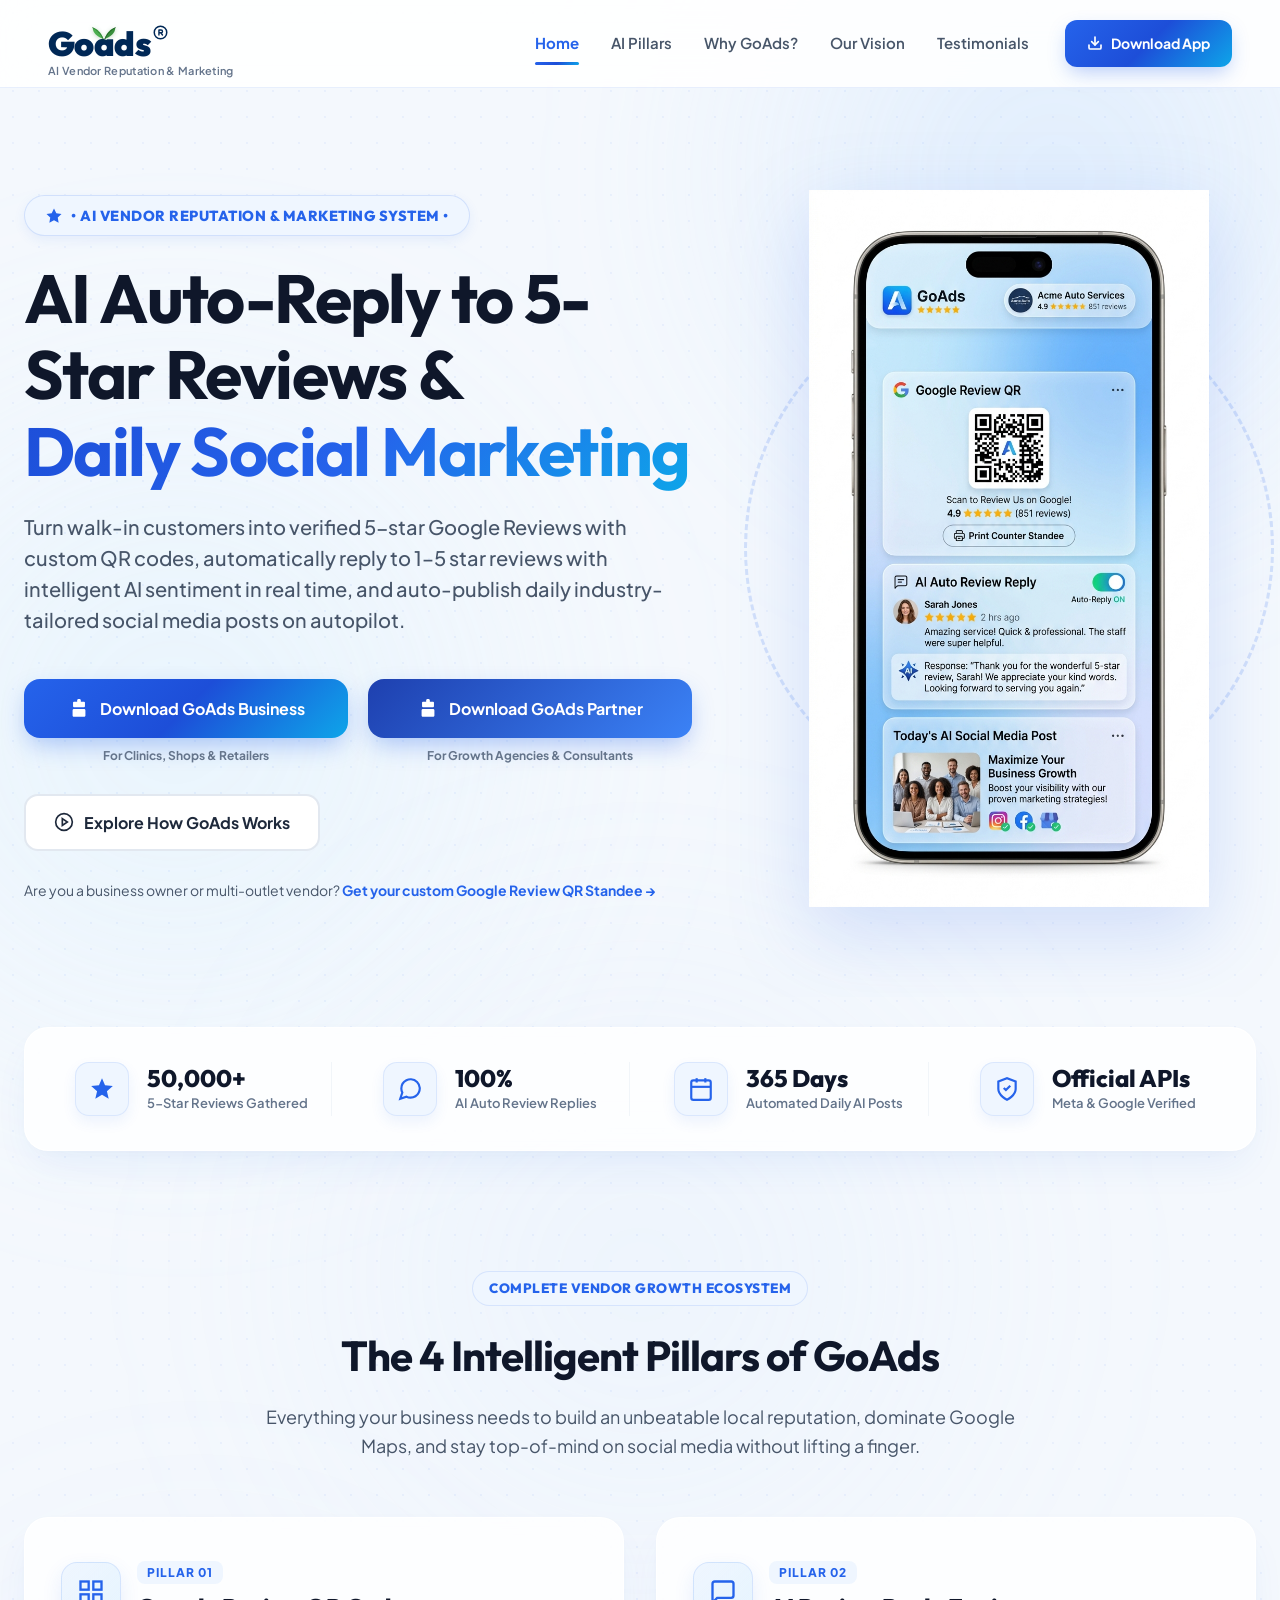
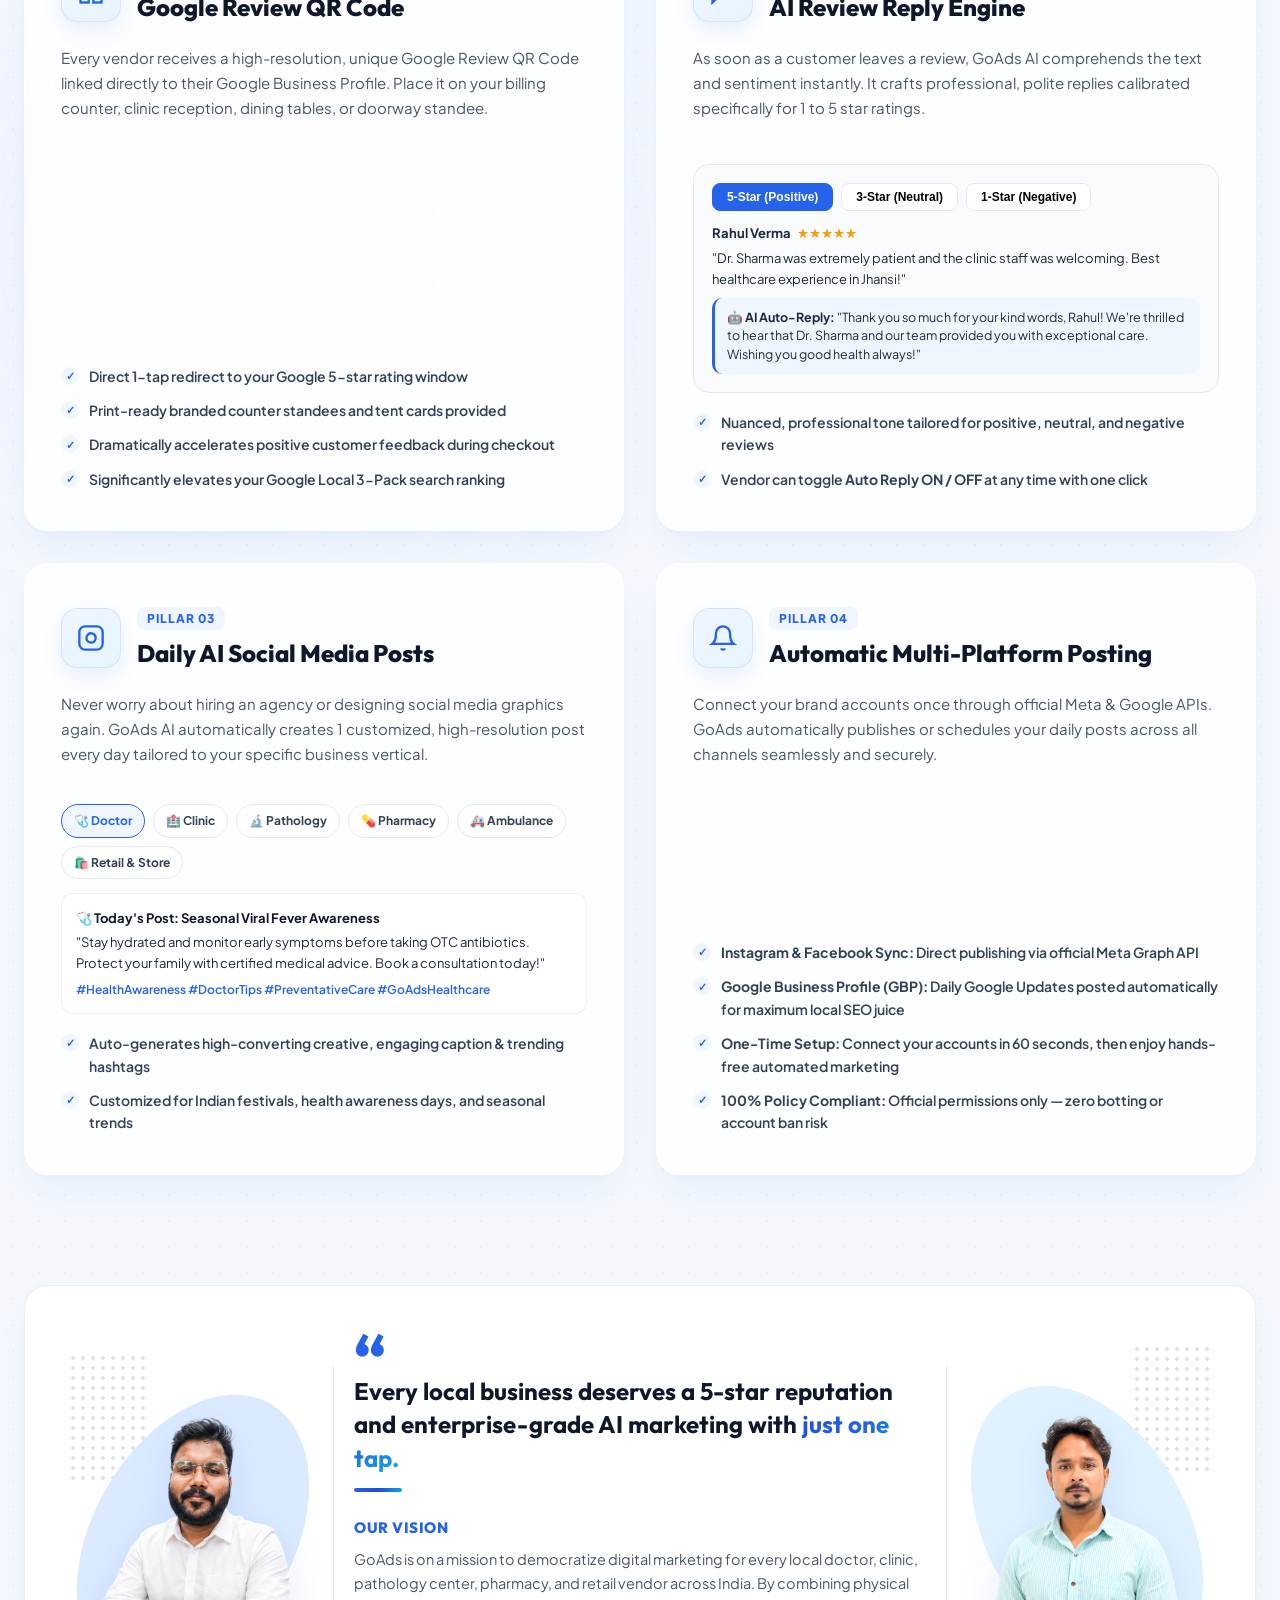
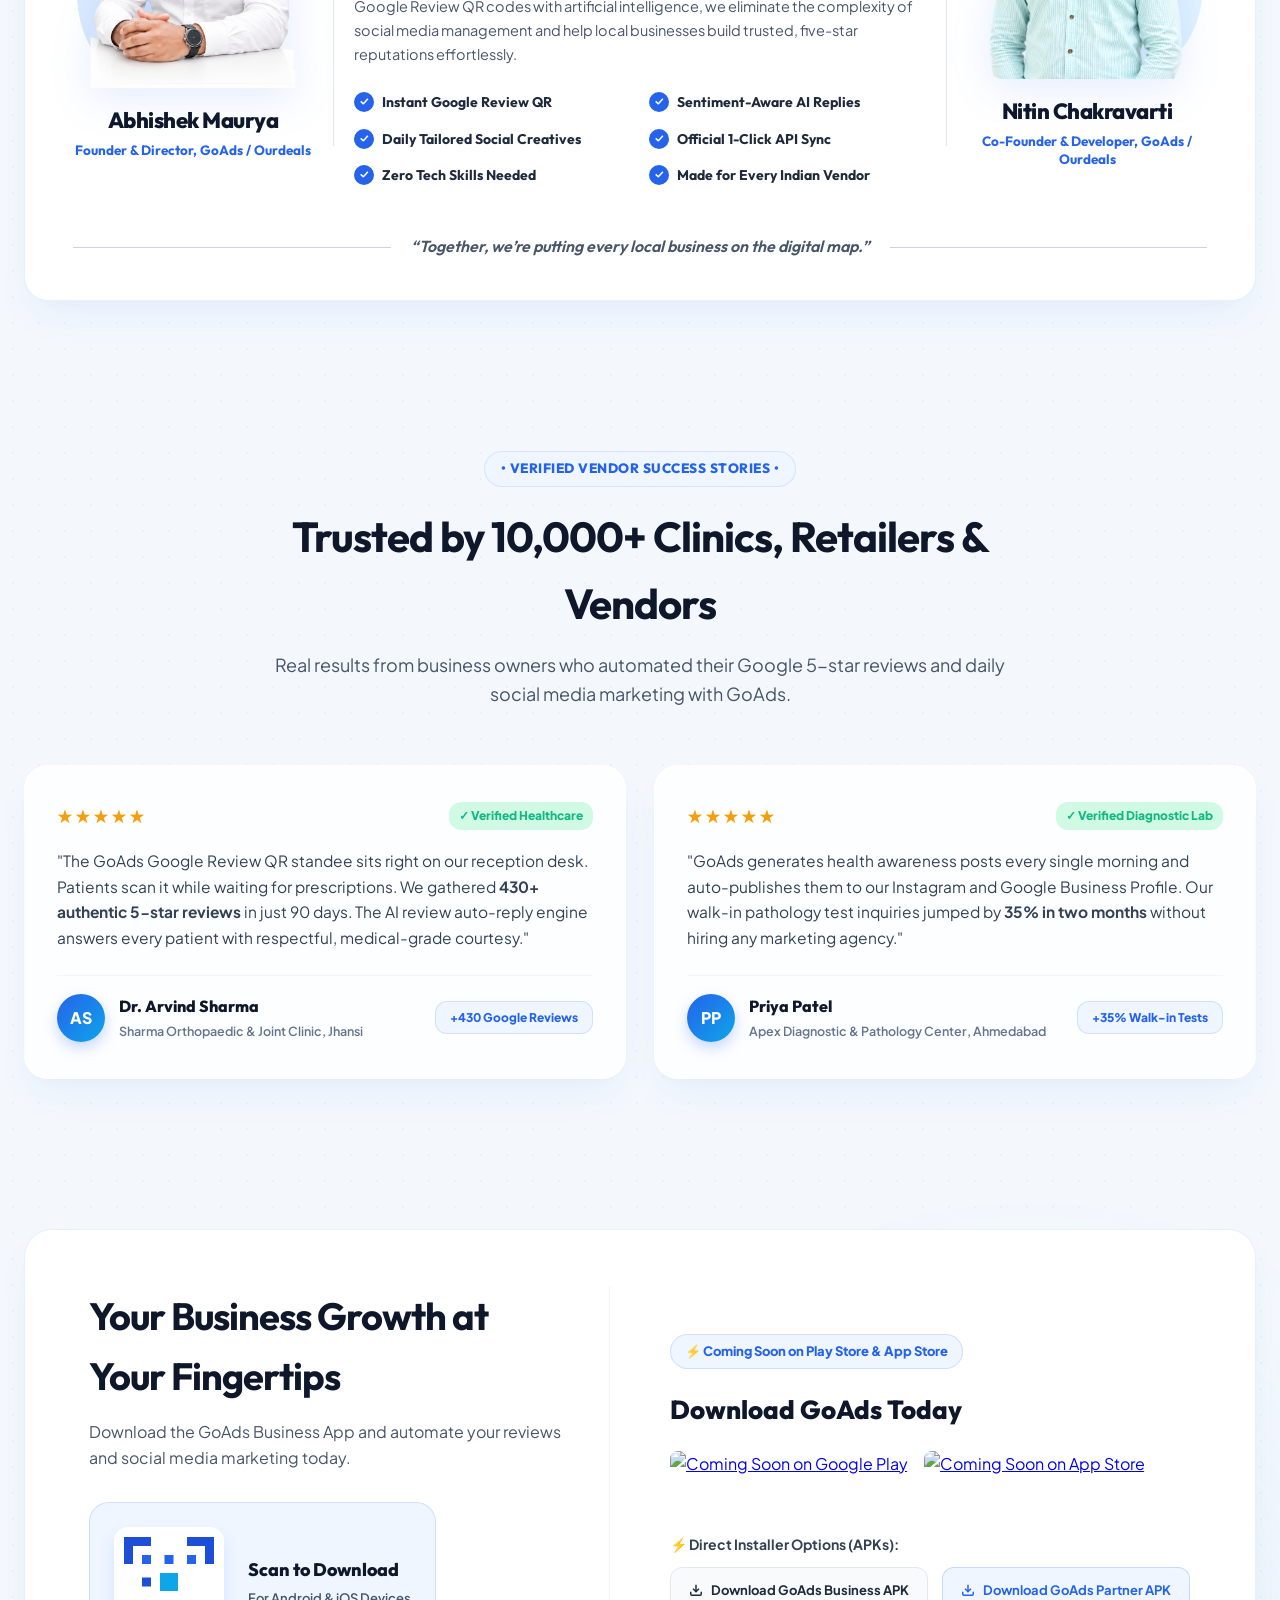
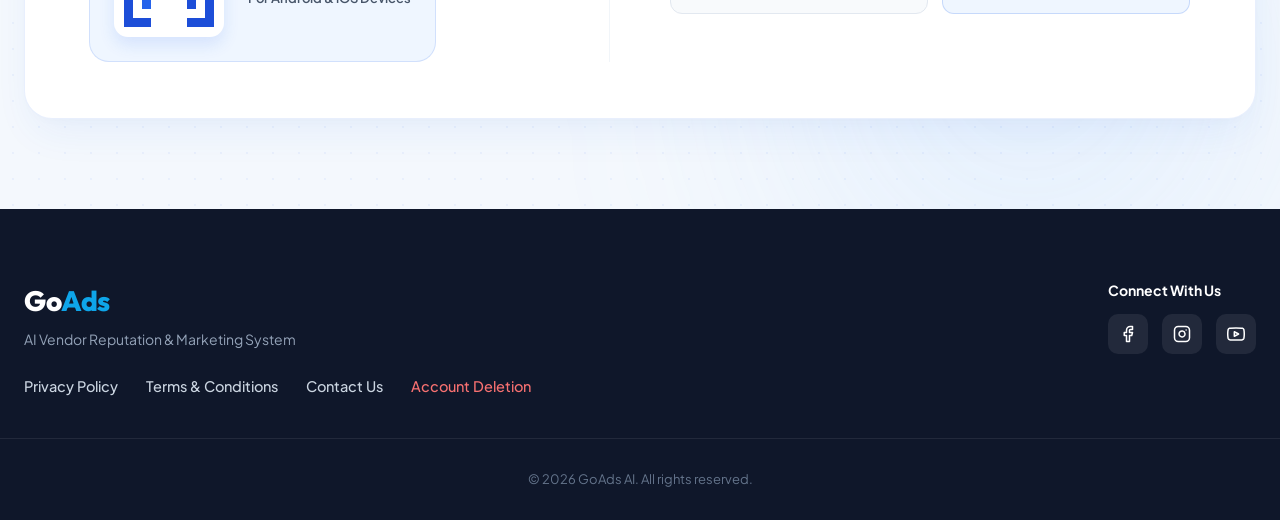
==== commit 224fcb49: "The changes for logo and rating removed is done" ====
--- a/index.html
+++ b/index.html
@@ -6,20 +6,20 @@
     <title>GoAds - AI Vendor Reputation & Marketing System</title>
     <link rel="icon" type="image/png" href="favicon.png">
     <meta name="description" content="GoAds is an AI-powered vendor reputation and marketing system. Generate unique Google Review QR codes, automate 1-5 star intelligent review replies, create daily industry-specific social media posts with captions & hashtags, and auto-post to Instagram, Facebook & Google Business Profile.">
-    <link rel="canonical" href="https://goads.ai">
+    <link rel="canonical" href="https://goads.marketing">
     
     <!-- Open Graph / Facebook / LinkedIn SEO -->
     <meta property="og:type" content="website">
     <meta property="og:title" content="GoAds - AI Vendor Reputation & Marketing System">
     <meta property="og:description" content="Empowering local businesses, clinics, and retailers with automated 5-star Google Review QR codes, instant sentiment-aware AI replies, daily AI social media content, and official 1-click posting.">
-    <meta property="og:url" content="https://goads.ai">
-    <meta property="og:image" content="images/logo.png">
+    <meta property="og:url" content="https://goads.marketing">
+    <meta property="og:image" content="images/goads_logo.png">
     
     <!-- Twitter Cards SEO -->
     <meta name="twitter:card" content="summary_large_image">
     <meta name="twitter:title" content="GoAds - AI Vendor Reputation & Marketing System">
     <meta name="twitter:description" content="Automate your Google Reviews, AI review responses, and daily social media marketing for your business on autopilot.">
-    <meta name="twitter:image" content="images/logo.png">
+    <meta name="twitter:image" content="images/goads_logo.png">
     
     <!-- Structured Data (Schema.org JSON-LD) -->
     <script type="application/ld+json">
@@ -41,7 +41,7 @@
         "logo": "favicon.png",
         "contactPoint": {
           "@type": "ContactPoint",
-          "email": "support@goads.ai",
+          "email": "support@goads.marketing",
           "contactType": "customer service"
         }
       }
@@ -68,9 +68,10 @@
     <header class="navbar" id="navbar">
         <div class="nav-container">
             <a href="#home" class="logo-wrapper">
-                <img src="images/logo.png" alt="GoAds Logo" class="logo-icon-img" onerror="this.src='logo.png'">
                 <div class="logo">
-                    <span class="logo-main">Go<span>Ads</span></span>
+                    <div class="logo-brand-mark">
+                        <span class="logo-main">Go<span class="logo-a-wrap"><span class="logo-leaf-box"><svg class="logo-leaf-svg" viewBox="0 0 32 24" fill="none" xmlns="http://www.w3.org/2000/svg"><path d="M15 24C13 16 7 10 1 9C1 16 7 21 15 24Z" fill="#4CAF50"/><path d="M15 24C11.5 16.5 6.5 11.5 1 9" stroke="#2E7D32" stroke-width="1.2" stroke-linecap="round"/><path d="M17 24C19 16 25 10 31 9C31 16 25 21 17 24Z" fill="#388E3C"/><path d="M17 24C20.5 16.5 25.5 11.5 31 9" stroke="#1B5E20" stroke-width="1.2" stroke-linecap="round"/></svg></span>a</span>ds</span><span class="logo-registered-wrap"><svg class="logo-registered-svg" viewBox="0 0 24 24" width="15" height="15" fill="none" xmlns="http://www.w3.org/2000/svg"><circle cx="12" cy="12" r="10" stroke="#002856" stroke-width="2.4" fill="none"/><path d="M9.5 16V8H13C14.4 8 15.2 8.8 15.2 10.2C15.2 11.6 14.4 12.4 13 12.4H9.5M12.5 12.4L15.2 16" stroke="#002856" stroke-width="2.2" stroke-linecap="round" stroke-linejoin="round"/></svg></span>
+                    </div>
                     <span class="logo-sub">AI Vendor Reputation & Marketing</span>
                 </div>
             </a>
@@ -119,7 +120,7 @@
     <!-- Hero Section -->
     <section id="home" class="hero-section">
         <div class="container-wide hero-container">
-            <div class="hero-content">
+            <div class="hero-content hero-text-block">
                 <div class="badge">
                     <svg width="18" height="18" viewBox="0 0 24 24" fill="currentColor">
                         <path d="M12 2L15.09 8.26L22 9.27L17 14.14L18.18 21.02L12 17.77L5.82 21.02L7 14.14L2 9.27L8.91 8.26L12 2Z"/>
@@ -135,7 +136,19 @@
                 <p class="hero-subtitle">
                     Turn walk-in customers into verified 5-star Google Reviews with custom QR codes, automatically reply to 1–5 star reviews with intelligent AI sentiment in real time, and auto-publish daily industry-tailored social media posts on autopilot.
                 </p>
-                
+            </div>
+            
+            <div class="hero-visual">
+                <!-- Glowing Blue Dashed Ring -->
+                <div class="glow-ring"></div>
+                
+                <!-- Displayed Direct Image without custom borders (matching Onmint placement) -->
+                <div class="phone-direct-image">
+                    <img src="images/phone_screen.png" alt="GoAds AI Vendor App Screen Preview" class="hero-app-image animate-float">
+                </div>
+            </div>
+
+            <div class="hero-content hero-actions-block">
                 <!-- Action Buttons Grid -->
                 <div class="hero-actions-grid">
                     <div class="download-trigger-container">
@@ -171,16 +184,6 @@
 
                 <div class="partner-download-hero">
                     <p>Are you a business owner or multi-outlet vendor? <a href="#download" onclick="openComingSoonModal(event)">Get your custom Google Review QR Standee &rarr;</a></p>
-                </div>
-            </div>
-            
-            <div class="hero-visual">
-                <!-- Glowing Blue Dashed Ring -->
-                <div class="glow-ring"></div>
-                
-                <!-- Displayed Direct Image without custom borders (matching Onmint placement) -->
-                <div class="phone-direct-image">
-                    <img src="images/phone_screen.png" alt="GoAds AI Vendor App Screen Preview" class="hero-app-image animate-float">
                 </div>
             </div>
         </div>
@@ -498,16 +501,16 @@
                     <!-- Right Divider -->
                     <div class="vision-card-divider"></div>
 
-                    <!-- Right Column: 2nd Founder Portrait (Nitin Choudhary, MD) -->
+                    <!-- Right Column: 2nd Founder Portrait (Nitin Chakravarti, Co-Founder & Developer) -->
                     <div class="founder-column founder-column-right">
                         <div class="founder-photo-wrapper">
                             <div class="founder-dots-bg founder-dots-right"></div>
                             <div class="founder-circle-bg founder-circle-right"></div>
-                            <img src="images/founder2_image.png" alt="Nitin Choudhary - MD" class="founder-photo-new founder-photo-right">
+                            <img src="images/2nd_founder.png" alt="Nitin Chakravarti - Co-Founder & Developer" class="founder-photo-new founder-photo-right">
                         </div>
                         <div class="founder-bottom-info">
-                            <h3 class="founder-name">Nitin Choudhary</h3>
-                            <p class="founder-subtitle">Managing Director (MD), GoAds / Ourdeals</p>
+                            <h3 class="founder-name">Nitin Chakravarti</h3>
+                            <p class="founder-subtitle">Co-Founder & Developer, GoAds / Ourdeals</p>
                         </div>
                     </div>
                 </div>
@@ -571,48 +574,6 @@
                             </div>
                         </div>
                         <span class="metric-badge">+35% Walk-in Tests</span>
-                    </div>
-                </div>
-
-                <!-- Testimonial 3 -->
-                <div class="testimonial-card">
-                    <div class="testimonial-stars-row">
-                        <div class="stars-rating">★★★★★</div>
-                        <span class="verified-tag">✓ Verified Pharmacy</span>
-                    </div>
-                    <p class="testimonial-quote">
-                        "Customers scan our QR standee while paying via UPI at the checkout counter. Auto-Reply handles 100% of reviews instantly. When an unhappy customer left a 2-star review, AI drafted an immediate polite apology and we resolved their issue within 1 hour."
-                    </p>
-                    <div class="testimonial-footer">
-                        <div class="vendor-profile">
-                            <div class="vendor-avatar">VS</div>
-                            <div class="vendor-info">
-                                <h4>Vikram Sethi</h4>
-                                <p>Sethi Medicos & 24/7 Chemist, Lucknow</p>
-                            </div>
-                        </div>
-                        <span class="metric-badge">100% Reviews Answered</span>
-                    </div>
-                </div>
-
-                <!-- Testimonial 4 -->
-                <div class="testimonial-card">
-                    <div class="testimonial-stars-row">
-                        <div class="stars-rating">★★★★★</div>
-                        <span class="verified-tag">✓ Verified Retail Store</span>
-                    </div>
-                    <p class="testimonial-quote">
-                        "Daily AI social media creatives with trending hashtags saved us so much time during festival seasons. Plus, our Google Maps ranking jumped from page 3 to the top 3 in our local market. Essential tool for any local merchant."
-                    </p>
-                    <div class="testimonial-footer">
-                        <div class="vendor-profile">
-                            <div class="vendor-avatar">RM</div>
-                            <div class="vendor-info">
-                                <h4>Rajesh Malhotra</h4>
-                                <p>Malhotra Supermarket & Retail Mart, Delhi</p>
-                            </div>
-                        </div>
-                        <span class="metric-badge">Top 3 Google Maps</span>
                     </div>
                 </div>
             </div>
@@ -702,9 +663,9 @@
                 </div>
                 
                 <nav class="footer-links">
-                    <a href="../goads_pp/index.html#privacy" target="_blank">Privacy Policy</a>
-                    <a href="../goads_pp/index.html#terms" target="_blank">Terms & Conditions</a>
-                    <a href="mailto:support@goads.ai">Contact Us</a>
+                    <a href="https://privacy.goads.marketing/#privacy" target="_blank">Privacy Policy</a>
+                    <a href="https://privacy.goads.marketing/#terms" target="_blank">Terms & Conditions</a>
+                    <a href="mailto:support@goads.marketing">Contact Us</a>
                     <a href="delete-account.html" class="delete-link-btn">Account Deletion</a>
                 </nav>
             </div>
--- a/styles.css
+++ b/styles.css
@@ -226,41 +226,73 @@
 .logo-wrapper {
     display: flex;
     align-items: center;
-    gap: 12px;
     text-decoration: none;
-}
-
-.logo-icon-img {
-    width: 48px;
-    height: 48px;
-    border-radius: 12px;
-    box-shadow: 0 6px 18px rgba(37, 99, 235, 0.22);
-    object-fit: contain;
-    display: block;
-    transition: transform 0.2s ease;
-}
-
-.logo-wrapper:hover .logo-icon-img {
-    transform: scale(1.05);
+    padding: 4px 0;
 }
 
 .logo {
     display: flex;
     flex-direction: column;
     text-decoration: none;
-    line-height: 1.1;
+    line-height: 1;
+}
+
+.logo-brand-mark {
+    display: inline-flex;
+    align-items: baseline;
+    position: relative;
+    padding-top: 16px;
 }
 
 .logo-main {
     font-family: var(--font-heading);
-    font-size: 28px;
-    font-weight: 800;
-    color: var(--primary);
-    letter-spacing: -0.5px;
-}
-
-.logo-main span {
-    color: var(--accent-cyan);
+    font-size: 34px;
+    font-weight: 900;
+    color: #002856;
+    letter-spacing: -0.6px;
+    display: inline-flex;
+    align-items: baseline;
+    line-height: 1;
+    transition: transform 0.2s ease;
+}
+
+.logo-wrapper:hover .logo-main {
+    transform: scale(1.02);
+}
+
+.logo-a-wrap {
+    position: relative;
+    display: inline-block;
+}
+
+.logo-leaf-box {
+    position: absolute;
+    top: -6px;
+    left: 50%;
+    transform: translateX(-50%);
+    width: 26px;
+    height: 18px;
+    display: block;
+    pointer-events: none;
+}
+
+.logo-leaf-svg {
+    width: 100%;
+    height: 100%;
+    display: block;
+    filter: drop-shadow(0 1px 2px rgba(46, 125, 50, 0.3));
+}
+
+.logo-registered-wrap {
+    display: inline-flex;
+    align-items: center;
+    align-self: flex-start;
+    margin-top: -2px;
+    margin-left: 3px;
+}
+
+.logo-registered-svg {
+    display: block;
 }
 
 .logo-sub {
@@ -268,6 +300,7 @@
     color: var(--slate-500);
     font-weight: 600;
     letter-spacing: 0.3px;
+    margin-top: 4px;
 }
 
 .nav-right-group {
@@ -427,7 +460,27 @@
     display: grid;
     grid-template-columns: 1.15fr 0.85fr;
     align-items: center;
-    gap: 70px;
+    column-gap: 70px;
+    row-gap: 0;
+}
+
+.hero-text-block {
+    grid-column: 1;
+    grid-row: 1;
+}
+
+.hero-actions-block {
+    grid-column: 1;
+    grid-row: 2;
+}
+
+.hero-visual {
+    grid-column: 2;
+    grid-row: 1 / span 2;
+    position: relative;
+    display: flex;
+    justify-content: center;
+    align-items: center;
 }
 
 .hero-content {
@@ -1051,6 +1104,7 @@
 
 .founder-photo-right {
     width: 230px;
+    border-radius: 20px;
 }
 
 .founder-bottom-info {
@@ -1538,9 +1592,25 @@
         display: flex;
     }
     .hero-container {
-        grid-template-columns: 1fr;
-        gap: 40px;
+        display: flex;
+        flex-direction: column;
+        gap: 36px;
         text-align: center;
+    }
+    .hero-text-block {
+        order: 1;
+        max-width: 100%;
+        margin: 0 auto;
+    }
+    .hero-visual {
+        order: 2;
+        margin: 10px auto;
+    }
+    .hero-actions-block {
+        order: 3;
+        max-width: 500px;
+        margin: 0 auto;
+        width: 100%;
     }
     .hero-content {
         max-width: 100%;
